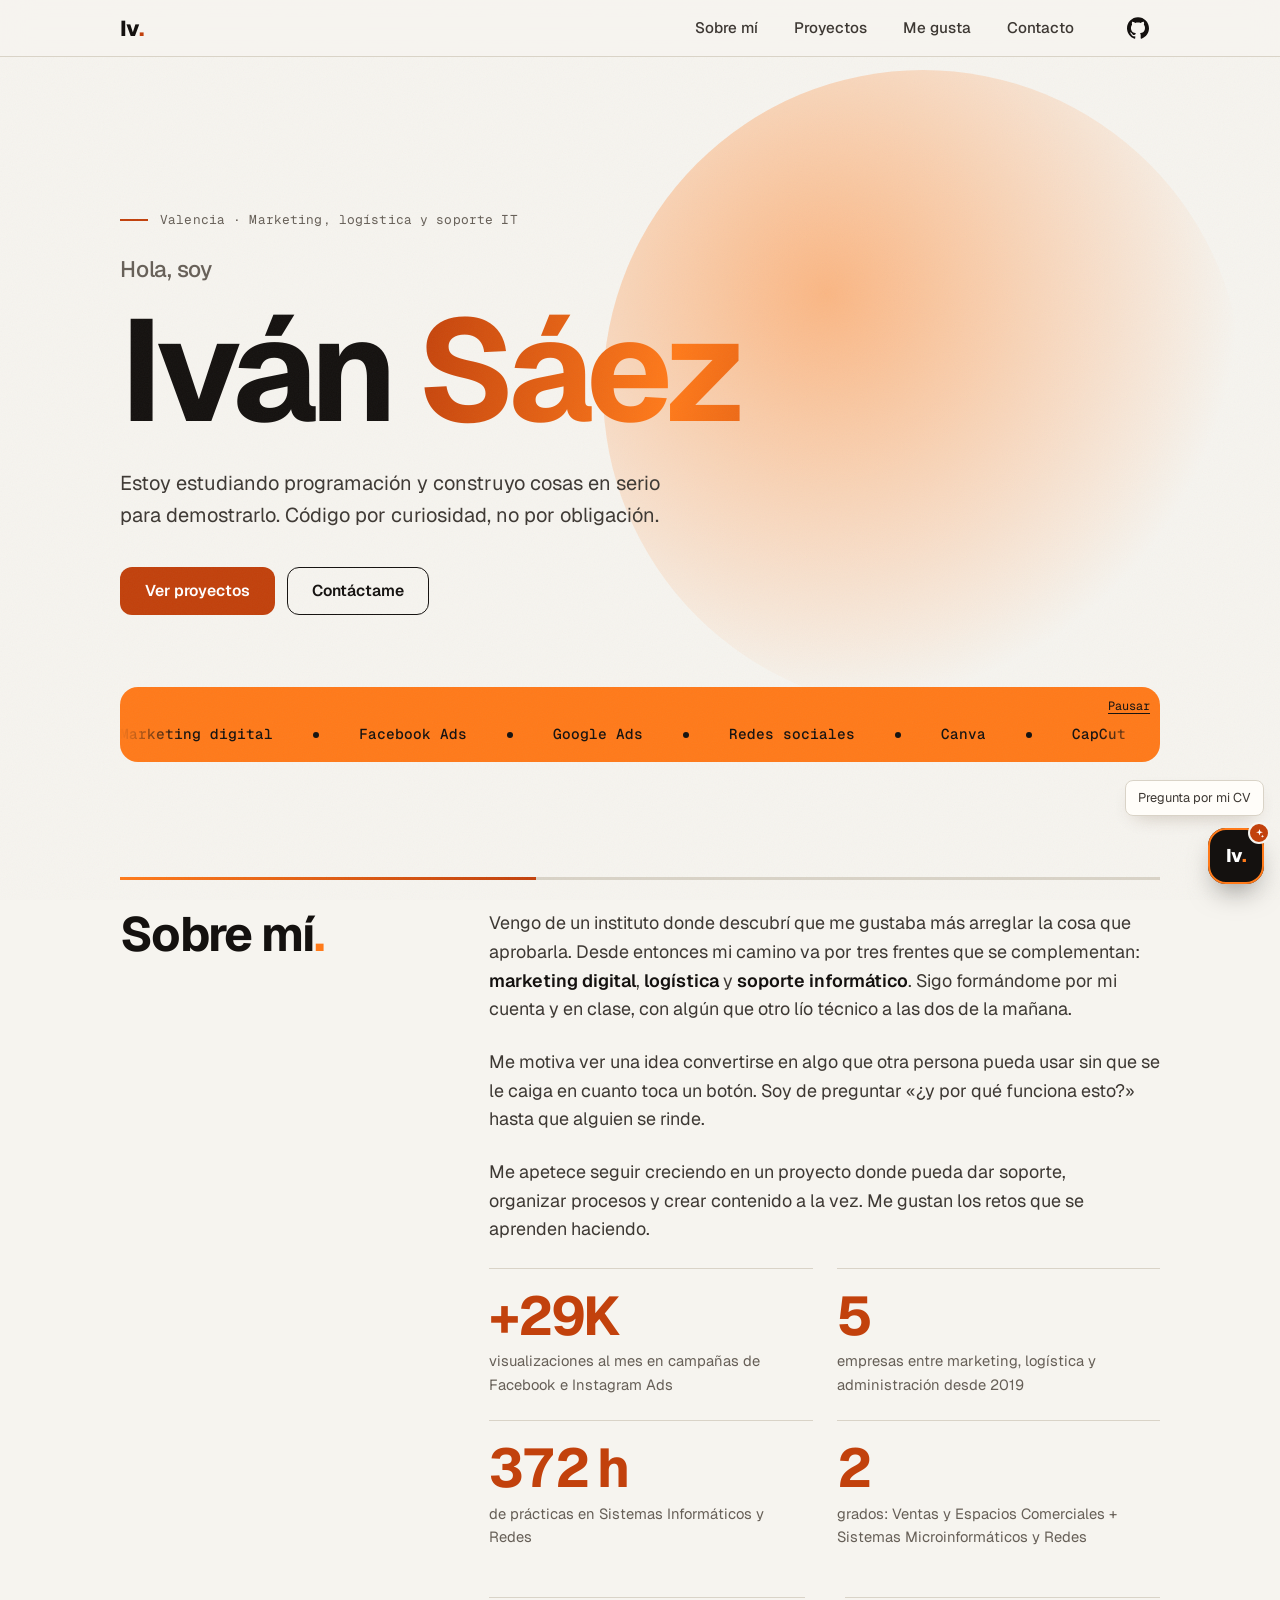
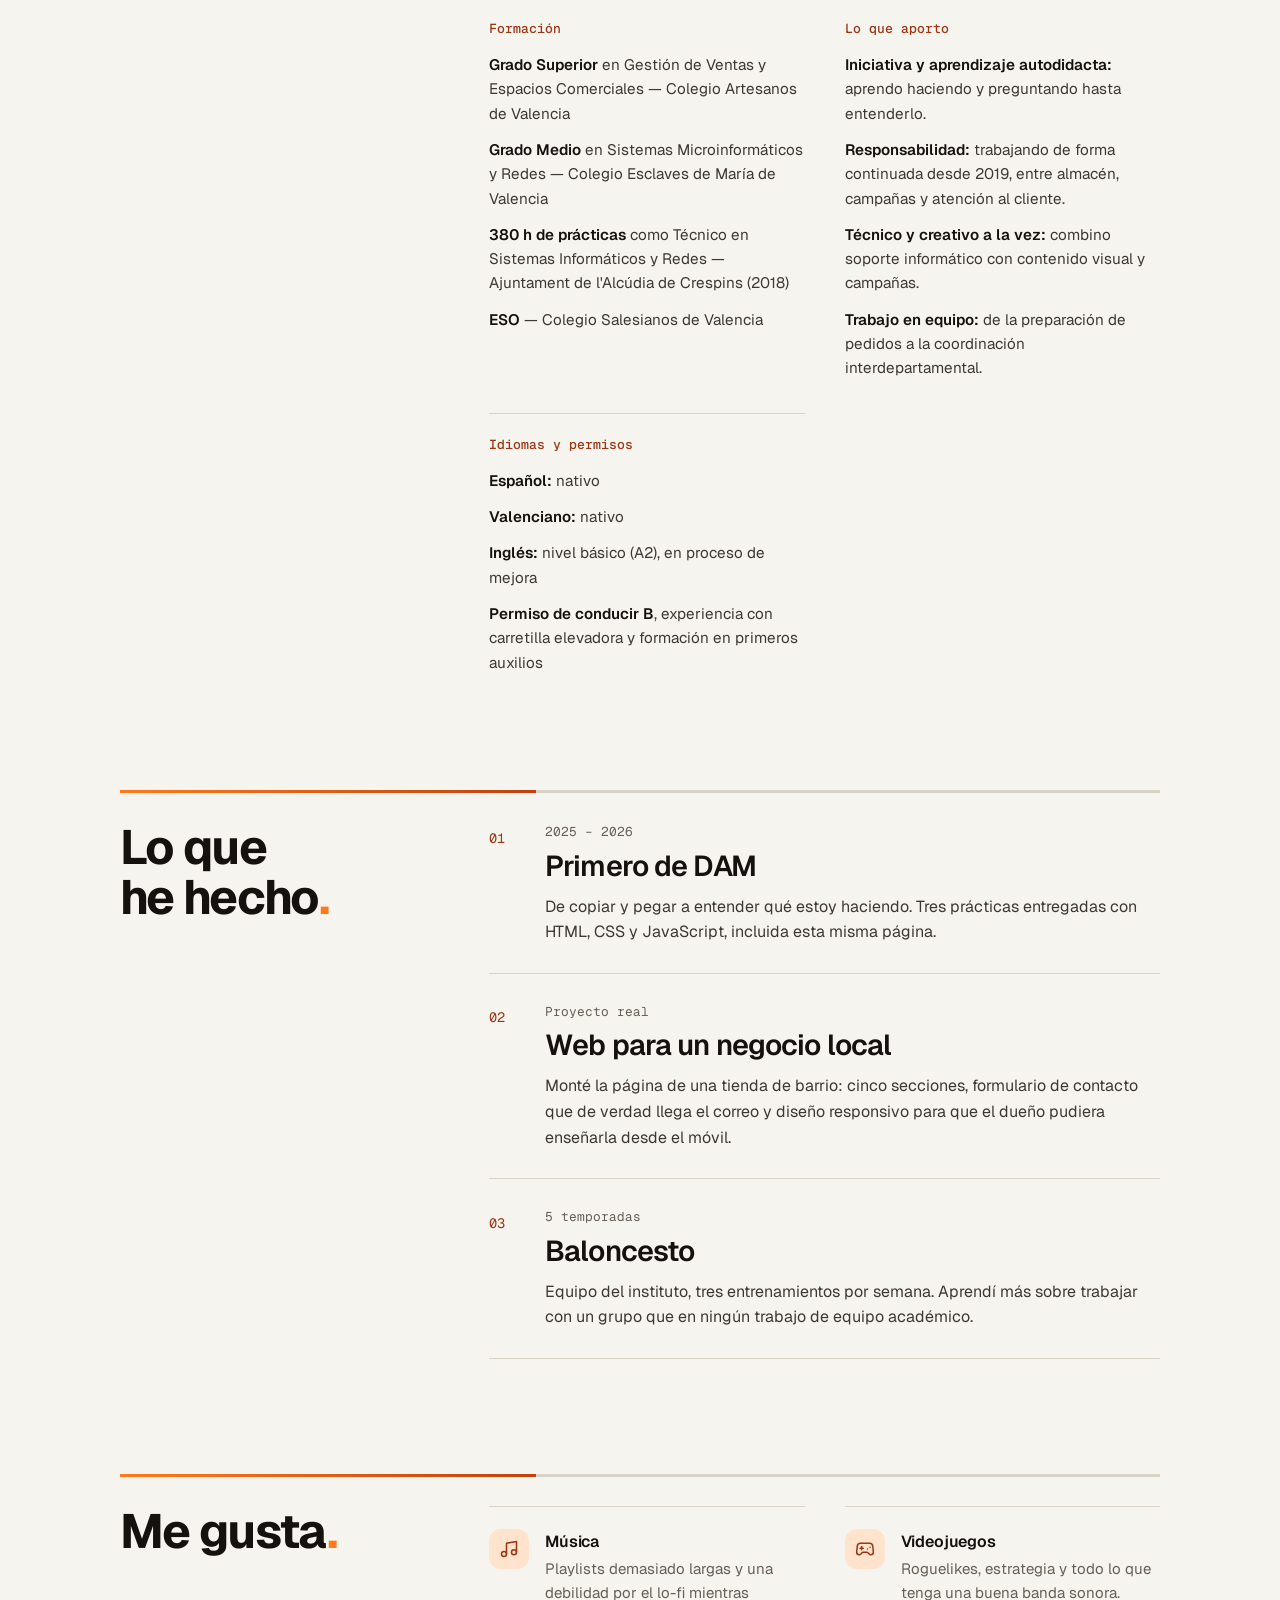
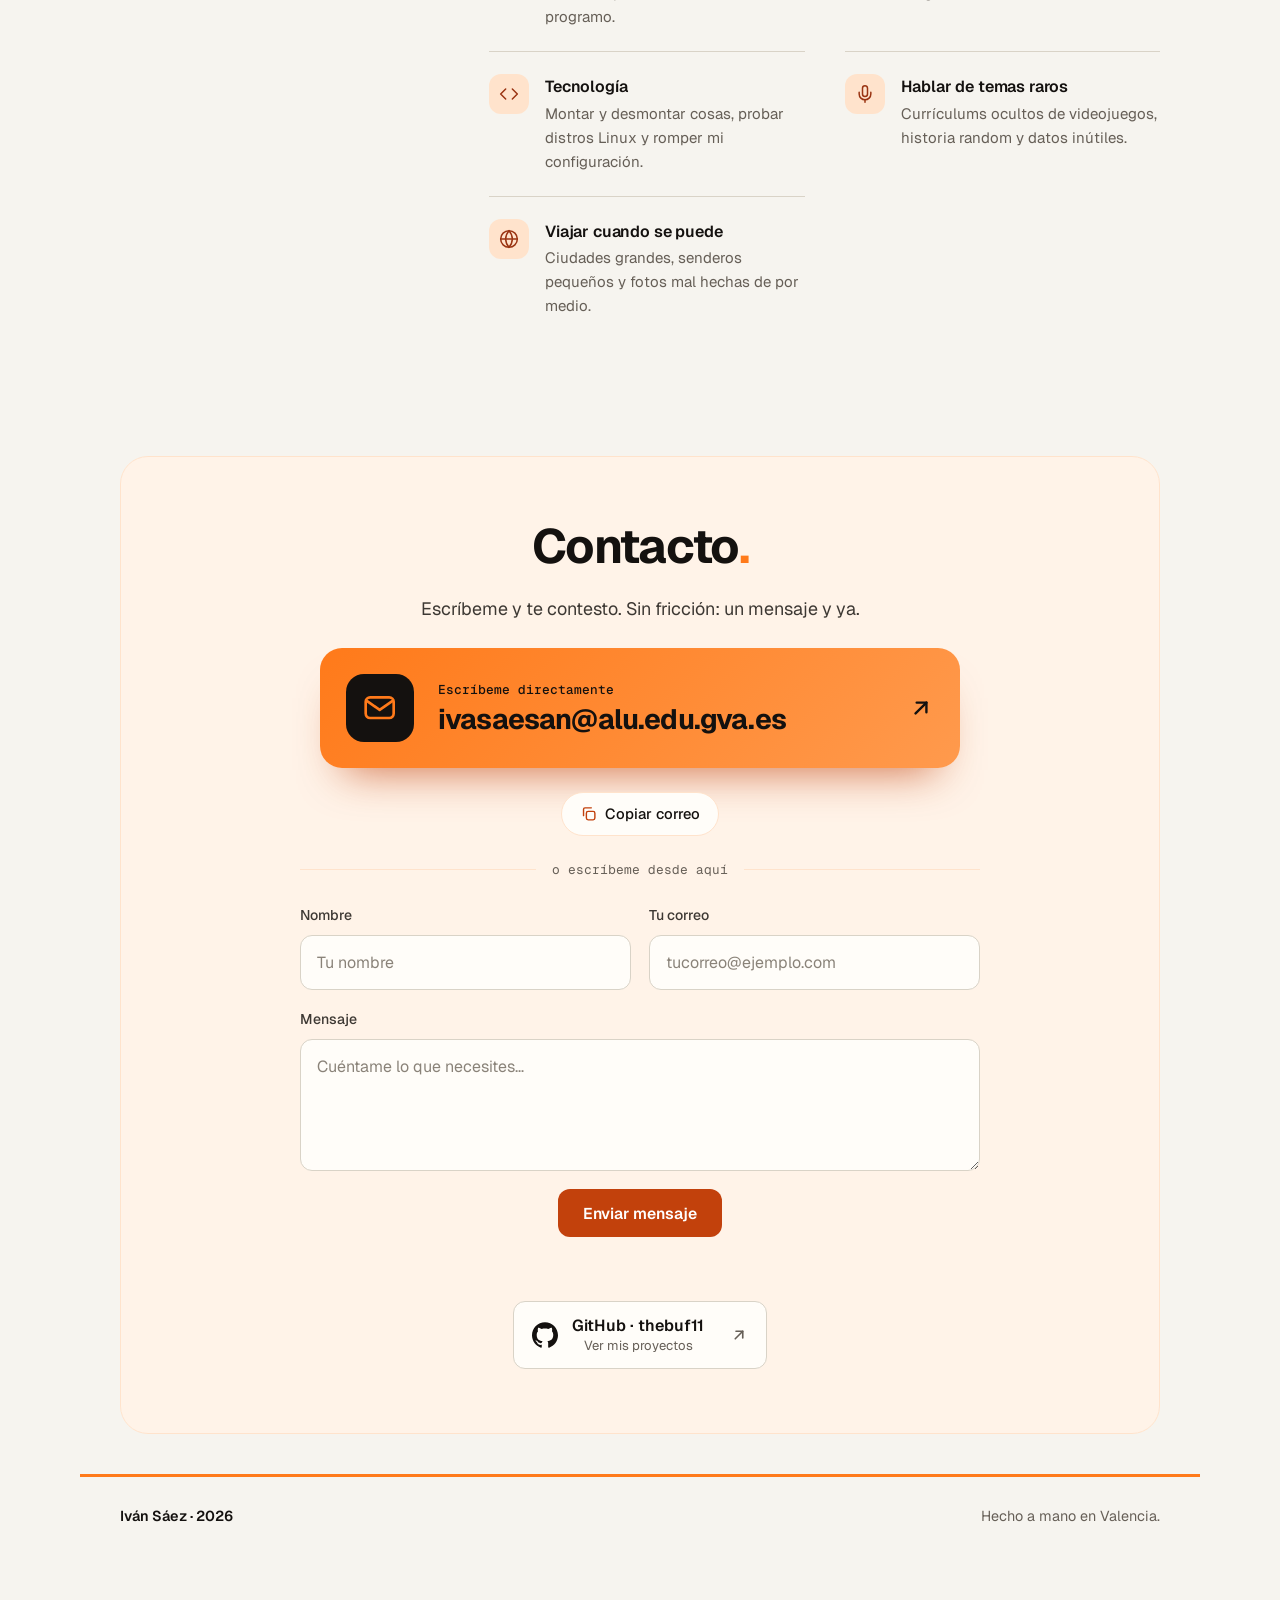
==== .backup-diseno/index.html @ 9bff2ee9 "Añadidos plugins de agentes y mejoras de diseño" ====
<!DOCTYPE html>
<html lang="es">
<head>
  <meta charset="UTF-8">
  <meta name="viewport" content="width=device-width, initial-scale=1.0">
  <title>Iván Sáez · Marketing digital, logística y soporte informático (Valencia)</title>
  <meta name="description" content="Iván Sáez (Valencia): marketing digital, logística y soporte informático. Grado en Ventas y Espacios Comerciales y Técnico en Sistemas Microinformáticos y Redes.">
  <meta name="author" content="Iván Sáez">
  <meta name="robots" content="index, follow">
  <meta name="theme-color" content="#ff7a1a">
  <meta name="color-scheme" content="light">

  <!-- Open Graph / Twitter -->
  <meta property="og:type" content="website">
  <meta property="og:locale" content="es_ES">
  <meta property="og:site_name" content="Iván Sáez">
  <meta property="og:title" content="Iván Sáez · Marketing digital, logística y soporte informático">
  <meta property="og:description" content="Iván Sáez (Valencia): marketing digital, logística y soporte informático. Grado en Ventas y Espacios Comerciales y Técnico en Sistemas Microinformáticos y Redes.">
  <meta name="twitter:card" content="summary">
  <meta name="twitter:title" content="Iván Sáez · Marketing digital, logística y soporte informático">
  <meta name="twitter:description" content="Iván Sáez (Valencia): marketing digital, logística y soporte informático. Grado en Ventas y Espacios Comerciales y Técnico en Sistemas Microinformáticos y Redes.">

  <!-- Favicon con el logo "Iv." -->
  <link rel="icon" href="data:image/svg+xml,%3Csvg%20xmlns='http://www.w3.org/2000/svg'%20viewBox='0%200%2064%2064'%3E%3Crect%20width='64'%20height='64'%20rx='18'%20fill='%230f172a'/%3E%3Ctext%20x='29'%20y='43'%20font-family='Arial,Helvetica,sans-serif'%20font-size='30'%20font-weight='700'%20text-anchor='middle'%20fill='%23ffffff'%3EIv%3C/text%3E%3Ccircle%20cx='47'%20cy='41'%20r='4.5'%20fill='%23ea580c'/%3E%3C/svg%3E">

  <!-- Datos estructurados: persona (basados en el CV) -->
  <script type="application/ld+json">
  {
    "@context": "https://schema.org",
    "@type": "Person",
    "name": "Iván Sáez",
    "alternateName": "Iván Saez Santa Rosalia",
    "jobTitle": "Marketing digital, logística y soporte informático",
    "email": "mailto:ivasaesan@alu.edu.gva.es",
    "telephone": "+34 635 152 586",
    "sameAs": ["https://github.com/thebuf11"],
    "address": {
      "@type": "PostalAddress",
      "addressLocality": "Valencia",
      "addressCountry": "ES"
    },
    "knowsLanguage": ["Español", "Valenciano", "Inglés"],
    "knowsAbout": [
      "Marketing digital",
      "Facebook Ads",
      "Google Ads",
      "Gestión de redes sociales",
      "Edición de vídeo y diseño gráfico",
      "Logística y control de stock",
      "SAP",
      "Soporte informático",
      "Hardware y redes",
      "Atención al cliente"
    ],
    "alumniOf": [
      {
        "@type": "EducationalOrganization",
        "name": "Colegio Artesanos de Valencia",
        "description": "Grado Superior en Gestión de Ventas y Espacios Comerciales"
      },
      {
        "@type": "EducationalOrganization",
        "name": "Colegio Esclaves de María de Valencia",
        "description": "Grado Medio en Sistemas Microinformáticos y Redes"
      }
    ],
    "hasCredential": [
      "Permiso de conducir B",
      "Permiso y experiencia con carretilla elevadora",
      "Formación en primeros auxilios"
    ]
  }
  </script>

  <script>document.documentElement.classList.add("js");</script>
  <link rel="preconnect" href="https://fonts.googleapis.com">
  <link rel="preconnect" href="https://fonts.gstatic.com" crossorigin>
  <link href="https://fonts.googleapis.com/css2?family=Geist:wght@400;500;600;700;800&family=Geist+Mono:wght@400;500&display=swap" rel="stylesheet">
  <link rel="stylesheet" href="style.css">
</head>
<body>

  <!-- Barra de progreso de lectura -->
  <div class="progress" aria-hidden="true"><span id="progress-bar"></span></div>

  <a class="skip-link" href="#contenido">Saltar al contenido</a>

  <!-- Navegación -->
  <div class="nav-wrap">
    <nav class="nav" aria-label="Navegación principal">
      <a class="brand" href="#inicio">Iv<span>.</span></a>
      <ul class="nav-links">
        <li><a href="#sobre-mi">Sobre mí</a></li>
        <li><a href="#proyectos">Proyectos</a></li>
        <li><a href="#me-gusta">Me gusta</a></li>
        <li><a href="#contacto">Contacto</a></li>
      </ul>
      <a class="nav-github" href="https://github.com/thebuf11?tab=repositories"
         target="_blank" rel="noopener noreferrer"
         title="Mis proyectos en GitHub"
         aria-label="GitHub de thebuf11 (se abre en una pestaña nueva)">
        <svg viewBox="0 0 24 24" fill="currentColor" aria-hidden="true"><path d="M12 .297c-6.63 0-12 5.373-12 12 0 5.303 3.438 9.8 8.205 11.385.6.113.82-.258.82-.577 0-.285-.01-1.04-.015-2.04-3.338.724-4.042-1.61-4.042-1.61C4.422 18.07 3.633 17.7 3.633 17.7c-1.087-.744.084-.729.084-.729 1.205.084 1.838 1.236 1.838 1.236 1.07 1.835 2.809 1.305 3.495.998.108-.776.417-1.305.76-1.605-2.665-.3-5.466-1.332-5.466-5.93 0-1.31.465-2.38 1.235-3.22-.135-.303-.54-1.523.105-3.176 0 0 1.005-.322 3.3 1.23.96-.267 1.98-.399 3-.405 1.02.006 2.04.138 3 .405 2.28-1.552 3.285-1.23 3.285-1.23.645 1.653.24 2.873.12 3.176.765.84 1.23 1.91 1.23 3.22 0 4.61-2.805 5.625-5.475 5.92.42.36.81 1.096.81 2.22 0 1.606-.015 2.896-.015 3.286 0 .315.21.69.825.57C20.565 22.092 24 17.592 24 12.297c0-6.627-5.373-12-12-12"/></svg>
      </a>
    </nav>
  </div>

  <main id="contenido">

    <!-- 1 · HERO -->
    <section id="inicio" class="hero">
      <div class="hero-card">
        <p class="eyebrow">Valencia · Marketing, logística y soporte IT</p>
        <h1 class="hero-name">Hola, soy <em>Iván <span class="accent">Sáez</span></em></h1>
        <p class="tagline">Estoy estudiando programación y construyo cosas en serio
          para demostrarlo. Código por curiosidad, no por obligación.</p>
        <div class="cta">
          <a class="btn btn-solid" href="#proyectos">Ver proyectos</a>
          <a class="btn btn-ghost" href="#contacto">Contáctame</a>
        </div>
      </div>
    </section>

    <!-- Cintillo de habilidades (dato del CV) -->
    <section class="ticker-section" aria-label="Habilidades y herramientas">
      <button type="button" class="ticker-toggle" id="ticker-toggle" aria-pressed="false">Pausar</button>
      <div class="ticker">
        <div class="ticker-track">
          <ul class="ticker-row">
            <li>Marketing digital</li>
            <li>Facebook Ads</li>
            <li>Google Ads</li>
            <li>Redes sociales</li>
            <li>Canva</li>
            <li>CapCut</li>
            <li>Premiere Pro</li>
            <li>Logística</li>
            <li>Control de stock</li>
            <li>SAP</li>
            <li>Carretilla elevadora</li>
            <li>Soporte informático</li>
            <li>Hardware y redes</li>
            <li>Atención al cliente</li>
            <li>Valenciano y español nativos</li>
            <li>Inglés A2</li>
          </ul>
          <ul class="ticker-row" aria-hidden="true">
            <li>Marketing digital</li>
            <li>Facebook Ads</li>
            <li>Google Ads</li>
            <li>Redes sociales</li>
            <li>Canva</li>
            <li>CapCut</li>
            <li>Premiere Pro</li>
            <li>Logística</li>
            <li>Control de stock</li>
            <li>SAP</li>
            <li>Carretilla elevadora</li>
            <li>Soporte informático</li>
            <li>Hardware y redes</li>
            <li>Atención al cliente</li>
            <li>Valenciano y español nativos</li>
            <li>Inglés A2</li>
          </ul>
        </div>
      </div>
    </section>

    <!-- 2 · SOBRE MÍ -->
    <section id="sobre-mi" class="section">
      <div class="panel reveal">
        <h2 class="section-title">Sobre mí</h2>
        <p class="lead">
          Vengo de un instituto donde descubrí que me gustaba más arreglar la cosa
          que aprobarla. Desde entonces mi camino va por tres frentes que se
          complementan: <strong>marketing digital</strong>, <strong>logística</strong>
          y <strong>soporte informático</strong>. Sigo formándome por mi cuenta y en
          clase, con algún que otro lío técnico a las dos de la mañana.
        </p>
        <p class="lead">
          Me motiva ver una idea convertirse en algo que otra persona pueda usar sin
          que se le caiga en cuanto toca un botón. Soy de preguntar «¿y por qué
          funciona esto?» hasta que alguien se rinde.
        </p>
        <p class="lead">
          Me apetece seguir creciendo en un proyecto donde pueda dar soporte,
          organizar procesos y crear contenido a la vez. Me gustan los retos que se
          aprenden haciendo.
        </p>

        <ul class="stats">
          <li class="stat">
            <strong>+30K</strong>
            <span>visualizaciones al mes en campañas de Facebook e Instagram Ads</span>
          </li>
          <li class="stat">
            <strong>5</strong>
            <span>empresas entre marketing, logística y administración desde 2019</span>
          </li>
          <li class="stat">
            <strong>380 h</strong>
            <span>de prácticas en Sistemas Informáticos y Redes</span>
          </li>
          <li class="stat">
            <strong>2</strong>
            <span>grados: Ventas y Espacios Comerciales + Sistemas Microinformáticos y Redes</span>
          </li>
        </ul>

        <div class="about-more">
          <div class="about-block">
            <h3>Formación</h3>
            <ul>
              <li><strong>Grado Superior</strong> en Gestión de Ventas y Espacios Comerciales — Colegio Artesanos de Valencia</li>
              <li><strong>Grado Medio</strong> en Sistemas Microinformáticos y Redes — Colegio Esclaves de María de Valencia</li>
              <li><strong>380 h de prácticas</strong> como Técnico en Sistemas Informáticos y Redes — Ajuntament de l'Alcúdia de Crespins (2018)</li>
              <li><strong>ESO</strong> — Colegio Salesianos de Valencia</li>
            </ul>
          </div>

          <div class="about-block">
            <h3>Lo que aporto</h3>
            <ul>
              <li><strong>Iniciativa y aprendizaje autodidacta:</strong> aprendo haciendo y preguntando hasta entenderlo.</li>
              <li><strong>Responsabilidad:</strong> trabajando de forma continuada desde 2019, entre almacén, campañas y atención al cliente.</li>
              <li><strong>Técnico y creativo a la vez:</strong> combino soporte informático con contenido visual y campañas.</li>
              <li><strong>Trabajo en equipo:</strong> de la preparación de pedidos a la coordinación interdepartamental.</li>
            </ul>
          </div>

          <div class="about-block">
            <h3>Idiomas y permisos</h3>
            <ul>
              <li><strong>Español:</strong> nativo</li>
              <li><strong>Valenciano:</strong> nativo</li>
              <li><strong>Inglés:</strong> nivel básico (A2), en proceso de mejora</li>
              <li><strong>Permiso de conducir B</strong>, experiencia con carretilla elevadora y formación en primeros auxilios</li>
            </ul>
          </div>
        </div>
      </div>
    </section>

    <!-- 3 · LO QUE HE HECHO -->
    <section id="proyectos" class="section">
      <h2 class="section-title center reveal">Lo que he hecho</h2>
      <div class="grid">

        <article class="card reveal">
          <span class="card-num" aria-hidden="true">01</span>
          <p class="card-year">2025 – 2026</p>
          <h3>Primero de DAM</h3>
          <p>De copiar y pegar a entender qué estoy haciendo. Tres prácticas
            entregadas con HTML, CSS y JavaScript, incluida esta misma página.</p>
        </article>

        <article class="card reveal">
          <span class="card-num" aria-hidden="true">02</span>
          <p class="card-year">Proyecto real</p>
          <h3>Web para un negocio local</h3>
          <p>Monté la página de una tienda de barrio: cinco secciones, formulario
            de contacto que de verdad llega el correo y diseño responsivo para que
            el dueño pudiera enseñarla desde el móvil.</p>
        </article>

        <article class="card reveal">
          <span class="card-num" aria-hidden="true">03</span>
          <p class="card-year">5 temporadas</p>
          <h3>Baloncesto</h3>
          <p>Equipo del instituto, tres entrenamientos por semana. Aprendí más sobre
            trabajar con un grupo que en ningún trabajo de equipo académico.</p>
        </article>

      </div>
    </section>

    <!-- 4 · ME GUSTA -->
    <section id="me-gusta" class="section">
      <div class="panel reveal">
        <h2 class="section-title">Me gusta</h2>
        <ul class="likes">
          <li class="like">
            <span class="like-icon" aria-hidden="true">
              <svg viewBox="0 0 24 24" fill="none" stroke="currentColor" stroke-width="1.8" stroke-linecap="round" stroke-linejoin="round"><path d="M9 18V5l12-2v13"/><circle cx="6" cy="18" r="3"/><circle cx="18" cy="16" r="3"/></svg>
            </span>
            <div>
              <strong>Música</strong>
              <span>Playlists demasiado largas y una debilidad por el lo-fi mientras programo.</span>
            </div>
          </li>
          <li class="like">
            <span class="like-icon" aria-hidden="true">
              <svg viewBox="0 0 24 24" fill="none" stroke="currentColor" stroke-width="1.8" stroke-linecap="round" stroke-linejoin="round"><line x1="6" y1="11" x2="10" y2="11"/><line x1="8" y1="9" x2="8" y2="13"/><line x1="15" y1="12" x2="15.01" y2="12"/><line x1="18" y1="10" x2="18.01" y2="10"/><path d="M17.32 5H6.68a4 4 0 0 0-3.978 3.59c-.006.052-.01.101-.017.152C2.604 9.416 2 14.456 2 16a3 3 0 0 0 3 3c1 0 1.5-.5 2-1l1.414-1.414A2 2 0 0 1 9.828 16h4.344a2 2 0 0 1 1.414.586L17 18c.5.5 1 1 2 1a3 3 0 0 0 3-3c0-1.545-.604-6.584-.685-7.258-.007-.05-.011-.1-.017-.151A4 4 0 0 0 17.32 5z"/></svg>
            </span>
            <div>
              <strong>Videojuegos</strong>
              <span>Roguelikes, estrategia y todo lo que tenga una buena banda sonora.</span>
            </div>
          </li>
          <li class="like">
            <span class="like-icon" aria-hidden="true">
              <svg viewBox="0 0 24 24" fill="none" stroke="currentColor" stroke-width="1.8" stroke-linecap="round" stroke-linejoin="round"><polyline points="16 18 22 12 16 6"/><polyline points="8 6 2 12 8 18"/></svg>
            </span>
            <div>
              <strong>Tecnología</strong>
              <span>Montar y desmontar cosas, probar distros Linux y romper mi configuración.</span>
            </div>
          </li>
          <li class="like">
            <span class="like-icon" aria-hidden="true">
              <svg viewBox="0 0 24 24" fill="none" stroke="currentColor" stroke-width="1.8" stroke-linecap="round" stroke-linejoin="round"><path d="M12 2a3 3 0 0 0-3 3v7a3 3 0 0 0 6 0V5a3 3 0 0 0-3-3z"/><path d="M19 10v2a7 7 0 0 1-14 0v-2"/><line x1="12" y1="19" x2="12" y2="22"/></svg>
            </span>
            <div>
              <strong>Hablar de temas raros</strong>
              <span>Currículums ocultos de videojuegos, historia random y datos inútiles.</span>
            </div>
          </li>
          <li class="like">
            <span class="like-icon" aria-hidden="true">
              <svg viewBox="0 0 24 24" fill="none" stroke="currentColor" stroke-width="1.8" stroke-linecap="round" stroke-linejoin="round"><circle cx="12" cy="12" r="10"/><line x1="2" y1="12" x2="22" y2="12"/><path d="M12 2a15.3 15.3 0 0 1 4 10 15.3 15.3 0 0 1-4 10 15.3 15.3 0 0 1-4-10 15.3 15.3 0 0 1 4-10z"/></svg>
            </span>
            <div>
              <strong>Viajar cuando se puede</strong>
              <span>Ciudades grandes, senderos pequeños y fotos mal hechas de por medio.</span>
            </div>
          </li>
        </ul>
      </div>
    </section>

    <!-- 5 · CONTACTO -->
    <section id="contacto" class="section">
      <div class="panel center reveal">
        <h2 class="section-title">Contacto</h2>
        <p class="lead">Escríbeme y te contesto. Sin fricción: un mensaje y ya.</p>

        <a class="mail-card" href="mailto:ivasaesan@alu.edu.gva.es">
          <span class="mail-icon" aria-hidden="true">
            <svg viewBox="0 0 24 24" fill="none" stroke="currentColor" stroke-width="1.8" stroke-linecap="round" stroke-linejoin="round"><rect x="2.5" y="5" width="19" height="14" rx="3"/><path d="m3.5 7.5 8.5 6 8.5-6"/></svg>
          </span>
          <span class="mail-text">
            <span class="mail-label">Escríbeme directamente</span>
            <span class="mail-address">ivasaesan@alu.edu.gva.es</span>
          </span>
          <span class="mail-arrow" aria-hidden="true">
            <svg viewBox="0 0 24 24" fill="none" stroke="currentColor" stroke-width="2.2" stroke-linecap="round" stroke-linejoin="round"><path d="M7 17 17 7"/><path d="M8 7h9v9"/></svg>
          </span>
        </a>

        <button type="button" class="mail-copy" id="mail-copy" data-mail="ivasaesan@alu.edu.gva.es">
          <svg viewBox="0 0 24 24" fill="none" stroke="currentColor" stroke-width="2" stroke-linecap="round" stroke-linejoin="round" aria-hidden="true"><rect x="9" y="9" width="12" height="12" rx="2.5"/><path d="M5 15V6a2 2 0 0 1 2-2h9"/></svg>
          <span id="mail-copy-label" aria-live="polite">Copiar correo</span>
        </button>

        <p class="contact-divider"><span>o escríbeme desde aquí</span></p>

        <form class="contact-form" id="contact-form">
          <div class="field-row">
            <label class="field">
              <span>Nombre</span>
              <input type="text" name="nombre" autocomplete="name" placeholder="Tu nombre" required>
            </label>
            <label class="field">
              <span>Tu correo</span>
              <input type="email" name="correo" autocomplete="email" placeholder="tucorreo@ejemplo.com" required>
            </label>
          </div>
          <label class="field">
            <span>Mensaje</span>
            <textarea name="mensaje" rows="4" placeholder="Cuéntame lo que necesites…" required></textarea>
          </label>
          <div class="form-actions">
            <button type="submit" class="btn btn-solid">Enviar mensaje</button>
          </div>
          <p class="form-status" id="form-status" role="status" aria-live="polite"></p>
        </form>

        <div class="contact-row">
          <a class="social-btn" href="https://github.com/thebuf11?tab=repositories"
             target="_blank" rel="noopener noreferrer"
             aria-label="GitHub de thebuf11, ver mis proyectos (se abre en una pestaña nueva)">
            <span class="social-icon" aria-hidden="true">
              <svg viewBox="0 0 24 24" fill="currentColor"><path d="M12 .297c-6.63 0-12 5.373-12 12 0 5.303 3.438 9.8 8.205 11.385.6.113.82-.258.82-.577 0-.285-.01-1.04-.015-2.04-3.338.724-4.042-1.61-4.042-1.61C4.422 18.07 3.633 17.7 3.633 17.7c-1.087-.744.084-.729.084-.729 1.205.084 1.838 1.236 1.838 1.236 1.07 1.835 2.809 1.305 3.495.998.108-.776.417-1.305.76-1.605-2.665-.3-5.466-1.332-5.466-5.93 0-1.31.465-2.38 1.235-3.22-.135-.303-.54-1.523.105-3.176 0 0 1.005-.322 3.3 1.23.96-.267 1.98-.399 3-.405 1.02.006 2.04.138 3 .405 2.28-1.552 3.285-1.23 3.285-1.23.645 1.653.24 2.873.12 3.176.765.84 1.23 1.91 1.23 3.22 0 4.61-2.805 5.625-5.475 5.92.42.36.81 1.096.81 2.22 0 1.606-.015 2.896-.015 3.286 0 .315.21.69.825.57C20.565 22.092 24 17.592 24 12.297c0-6.627-5.373-12-12-12"/></svg>
            </span>
            <span class="social-text">
              <strong>GitHub · thebuf11</strong>
              <small>Ver mis proyectos</small>
            </span>
            <span class="social-arrow" aria-hidden="true">
              <svg viewBox="0 0 24 24" fill="none" stroke="currentColor" stroke-width="2.2" stroke-linecap="round" stroke-linejoin="round"><path d="M7 17 17 7"/><path d="M8 7h9v9"/></svg>
            </span>
          </a>
        </div>
      </div>
    </section>

  </main>

  <!-- 6 · PIE -->
  <footer class="footer reveal">
    <p class="footer-name">Iván Sáez · <span id="year">2026</span></p>
    <p class="footer-note">Hecho a mano en Valencia.</p>
  </footer>

  <!-- Animación: carta enviándose -->
  <div class="send-overlay" id="send-overlay" aria-hidden="true">
    <div class="send-box">
      <svg class="send-trail" viewBox="0 0 280 170" aria-hidden="true">
        <path d="M96 126 C 150 122, 205 96, 244 44" fill="none"
              stroke="currentColor" stroke-width="3" stroke-linecap="round"
              stroke-dasharray="4 14"/>
      </svg>
      <svg class="send-mail" viewBox="0 0 80 56" aria-hidden="true">
        <rect x="2.5" y="2.5" width="75" height="51" rx="9" fill="#ffffff" stroke="#0f172a" stroke-width="4"/>
        <path d="M8 11 L40 34 L72 11" fill="none" stroke="#0f172a" stroke-width="4"
              stroke-linecap="round" stroke-linejoin="round"/>
      </svg>
      <p class="send-text">Mensaje enviado</p>
    </div>
  </div>

  <!-- Asistente virtual · esquina inferior derecha -->
  <div class="assistant" id="assistant">
    <div class="chat" id="chat" role="dialog" aria-labelledby="chat-title" hidden>
      <header class="chat-head">
        <span class="chat-avatar" aria-hidden="true">Iv<span>.</span></span>
        <div class="chat-id">
          <strong id="chat-title">Asistente de Iván</strong>
          <span class="chat-presence"><i aria-hidden="true"></i> Solo responde con su CV</span>
        </div>
        <button type="button" class="chat-reset" id="chat-reset" aria-label="Empezar una conversación nueva" title="Nueva conversación">
          <svg viewBox="0 0 24 24" fill="none" stroke="currentColor" stroke-width="2.2" stroke-linecap="round" stroke-linejoin="round"><path d="M3 12a9 9 0 1 0 3-6.7"/><path d="M3 4v5h5"/></svg>
        </button>
        <button type="button" class="chat-close" id="chat-close" aria-label="Cerrar el chat">
          <svg viewBox="0 0 24 24" fill="none" stroke="currentColor" stroke-width="2.2" stroke-linecap="round"><line x1="18" y1="6" x2="6" y2="18"/><line x1="6" y1="6" x2="18" y2="18"/></svg>
        </button>
      </header>

      <div class="chat-log" id="chat-log" role="log" aria-live="polite" aria-relevant="additions"></div>

      <form class="chat-form" id="chat-form" autocomplete="off">
        <input class="chat-input" id="chat-input" type="text" maxlength="160"
               placeholder="Pregunta sobre el CV de Iván…" aria-label="Escribe tu pregunta sobre el CV">
        <button class="chat-send" id="chat-send" type="submit" aria-label="Enviar mensaje">
          <svg viewBox="0 0 24 24" fill="none" stroke="currentColor" stroke-width="2" stroke-linecap="round" stroke-linejoin="round"><line x1="22" y1="2" x2="11" y2="13"/><polygon points="22 2 15 22 11 13 2 9 22 2"/></svg>
        </button>
      </form>
      <p class="chat-note">Asistente automático: responde solo con los datos del CV de Iván.</p>
    </div>

    <p class="chat-hint" aria-hidden="true">Pregunta por mi CV</p>

    <button type="button" class="chat-fab" id="chat-fab"
            aria-expanded="false" aria-controls="chat"
            aria-label="Abrir el asistente virtual de Iván">
      <span class="chat-fab-logo">Iv<span>.</span></span>
      <span class="chat-fab-ai" aria-hidden="true">
        <svg viewBox="0 0 24 24" fill="currentColor"><path d="M12 2l1.9 5.6L19.5 9l-5.6 1.9L12 16.5l-1.9-5.6L4.5 9l5.6-1.4L12 2z"/><path d="M18.5 14.5l.9 2.6 2.6.9-2.6.9-.9 2.6-.9-2.6-2.6-.9 2.6-.9.9-2.6z"/></svg>
      </span>
    </button>
  </div>

  <script src="script.js"></script>
  <script src="chat.js"></script>
</body>
</html>
---- .backup-diseno/style.css ----
/* ============================================================
   Iván Sáez · web personal
   Estilo editorial moderno: papel cálido, tinta oscura y un
   único acento naranja. Sin cristal ni neumorfismo.
   ============================================================ */

/* ------------------------------------------------------------
   1 · Variables
   ------------------------------------------------------------ */
:root {
  --bg: #f6f4ef;
  --surface: #fffdf9;
  --surface-2: #efebe3;
  --ink: #14110f;
  --ink-soft: #3d3833;
  --ink-faint: #665f57;
  --line: #d9d3c7;

  --accent: #c2410c;
  --accent-strong: #9a3412;
  --orange: #ff7a1a;
  --orange-soft: #ffe3cc;
  --orange-wash: #fff3e8;

  --font: "Geist", system-ui, -apple-system, "Segoe UI", Roboto, sans-serif;
  --mono: "Geist Mono", ui-monospace, "SFMono-Regular", Consolas, monospace;

  --r-sm: 8px;
  --r-md: 12px;
  --r-lg: 18px;

  --container: 1120px;
  --gutter: clamp(20px, 5vw, 40px);
  --section-y: clamp(64px, 9vw, 120px);
  --split: minmax(0, 1fr) minmax(0, 2.2fr);

  --shadow: 0 24px 48px -16px rgba(70, 35, 10, 0.28);
  --ease: cubic-bezier(0.22, 0.8, 0.3, 1);

  --z-nav: 50;
  --z-assistant: 60;
  --z-overlay: 90;
  --z-progress: 100;
}

/* ------------------------------------------------------------
   2 · Base
   ------------------------------------------------------------ */
*,
*::before,
*::after { box-sizing: border-box; }

html {
  scroll-behavior: smooth;
  -webkit-text-size-adjust: 100%;
}

body {
  margin: 0;
  overflow-x: clip; /* el resplandor del héroe sobresale; clip no rompe el nav sticky */
  background: var(--bg);
  color: var(--ink);
  font-family: var(--font);
  font-size: 1rem;
  line-height: 1.6;
  -webkit-font-smoothing: antialiased;
  text-rendering: optimizeLegibility;
}

/* Grano sutil para romper la planitud digital */
body::before {
  content: "";
  position: fixed;
  inset: 0;
  z-index: 1;
  pointer-events: none;
  opacity: 0.045;
  background-image: url("data:image/svg+xml,%3Csvg xmlns='http://www.w3.org/2000/svg' width='160' height='160'%3E%3Cfilter id='n'%3E%3CfeTurbulence type='fractalNoise' baseFrequency='0.8' numOctaves='2' stitchTiles='stitch'/%3E%3C/filter%3E%3Crect width='100%25' height='100%25' filter='url(%23n)'/%3E%3C/svg%3E");
}

img, svg { display: block; max-width: 100%; }

h1, h2, h3, p, ul { margin: 0; }
ul { padding: 0; list-style: none; }

a { color: inherit; }

button, input, textarea { font: inherit; color: inherit; }
button { cursor: pointer; }

::selection { background: var(--accent); color: #fff; }

:focus-visible {
  outline: 2px solid var(--accent);
  outline-offset: 3px;
  border-radius: 4px;
}

.skip-link {
  position: fixed;
  top: 12px;
  left: 12px;
  z-index: calc(var(--z-progress) + 1);
  padding: 10px 16px;
  background: var(--ink);
  color: #fff;
  border-radius: var(--r-sm);
  text-decoration: none;
  transform: translateY(-200%);
  transition: transform 0.2s var(--ease);
}
.skip-link:focus { transform: translateY(0); }

/* Barra de progreso de lectura */
.progress {
  position: fixed;
  inset: 0 0 auto 0;
  height: 3px;
  z-index: var(--z-progress);
  pointer-events: none;
}
.progress span {
  display: block;
  height: 100%;
  background: linear-gradient(90deg, var(--orange), var(--accent));
  transform-origin: left;
  transform: scaleX(0);
}

/* ------------------------------------------------------------
   3 · Navegación
   ------------------------------------------------------------ */
.nav-wrap {
  position: sticky;
  top: 0;
  z-index: var(--z-nav);
  background: rgba(246, 244, 239, 0.86);
  -webkit-backdrop-filter: blur(14px);
  backdrop-filter: blur(14px);
  border-bottom: 1px solid var(--line);
}

.nav-wrap { transition: box-shadow 0.3s ease; }
.scrolled .nav-wrap { box-shadow: 0 14px 30px -22px rgba(70, 35, 10, 0.5); }

.nav {
  max-width: var(--container);
  margin: 0 auto;
  padding: 6px var(--gutter);
  display: flex;
  flex-wrap: wrap;
  align-items: center;
  justify-content: space-between;
  column-gap: 16px;
}

.brand {
  display: inline-flex;
  align-items: center;
  min-height: 44px;
  font-size: 1.35rem;
  font-weight: 800;
  letter-spacing: -0.04em;
  text-decoration: none;
}
.brand span { color: var(--accent); }

.nav-links {
  order: 3;
  width: 100%;
  display: flex;
  justify-content: space-between;
  gap: 4px;
}
.nav-links a {
  display: inline-flex;
  align-items: center;
  min-height: 44px;
  padding: 0 10px;
  font-size: 0.9rem;
  font-weight: 500;
  color: var(--ink-soft);
  text-decoration: none;
  position: relative;
  transition: color 0.2s ease;
}
.nav-links a::after {
  content: "";
  position: absolute;
  left: 10px;
  right: 10px;
  bottom: 8px;
  height: 2px;
  background: var(--accent);
  transform: scaleX(0);
  transform-origin: left;
  transition: transform 0.3s var(--ease);
}
.nav-links a:hover { color: var(--ink); }
.nav-links a:hover::after,
.nav-links a.is-active::after { transform: scaleX(1); }
.nav-links a.is-active { color: var(--ink); }

.nav-github {
  display: grid;
  place-items: center;
  width: 44px;
  height: 44px;
  color: var(--ink);
  border-radius: var(--r-sm);
  transition: background 0.2s ease, transform 0.2s var(--ease);
}
.nav-github:hover { background: var(--surface-2); }
.nav-github:active { transform: scale(0.96); }
.nav-github svg { width: 22px; height: 22px; }

@media (min-width: 760px) {
  .nav { flex-wrap: nowrap; }
  .nav-links {
    order: 0;
    width: auto;
    margin-left: auto;
    margin-right: 12px;
    gap: 8px;
  }
  .nav-links a { font-size: 0.95rem; padding: 0 14px; }
  .nav-links a::after { left: 14px; right: 14px; }
}

/* ------------------------------------------------------------
   4 · Estructura general
   ------------------------------------------------------------ */
main {
  position: relative;
  max-width: var(--container);
  margin: 0 auto;
  padding: 0 var(--gutter) 40px;
}

main section[id] { scroll-margin-top: 110px; }

.section {
  padding-top: var(--section-y);
}

/* Secciones partidas: título pegajoso a la izquierda, contenido a la derecha */
.panel,
#proyectos {
  display: grid;
  grid-template-columns: minmax(0, 1fr);
  row-gap: 28px;
  position: relative;
  padding-top: 32px;
}

.panel::before,
#proyectos::before {
  content: "";
  position: absolute;
  top: 0;
  left: 0;
  right: 0;
  height: 3px;
  background: linear-gradient(90deg, var(--orange), var(--accent) 40%, var(--line) 40%);
  transform-origin: left;
  transition: transform 1.2s var(--ease);
}
.js .panel::before,
.js #proyectos::before { transform: scaleX(0); }
.js .panel.in-view::before,
.js #proyectos:has(.in-view)::before { transform: none; }

/* #proyectos es a la vez sección y rejilla: su padding de rejilla pisa al de .section */
#proyectos { margin-top: var(--section-y); }

.section-title {
  font-size: clamp(1.9rem, 4.2vw, 3rem);
  font-weight: 700;
  letter-spacing: -0.035em;
  line-height: 1.05;
  text-wrap: balance;
}
.section-title::after { content: "."; color: var(--orange); }
.section-title.center { text-align: left; }

.lead {
  max-width: 62ch;
  font-size: clamp(1.02rem, 1.4vw, 1.15rem);
  color: var(--ink-soft);
  text-wrap: pretty;
}
.lead strong { color: var(--ink); font-weight: 600; }

@media (min-width: 900px) {
  .panel,
  #proyectos {
    grid-template-columns: var(--split);
    column-gap: clamp(32px, 5vw, 72px);
    row-gap: 0;
  }

  /* El título pegajoso abarca varias filas: el espacio va en márgenes, no en row-gap */
  .panel > :nth-child(n+3),
  #proyectos > :nth-child(n+3) { margin-top: 24px; }

  .panel > *,
  #proyectos > * { grid-column: 2; }

  .panel > .section-title,
  #proyectos > .section-title {
    grid-column: 1;
    grid-row: 1 / span 12;
    align-self: start;
    position: sticky;
    top: 110px;
  }

  /* Contacto: una sola columna centrada */
  .panel.center { grid-template-columns: minmax(0, 1fr); row-gap: 24px; }
  .panel.center > * { grid-column: 1; grid-row: auto; margin-top: 0; }
  .panel.center > .section-title { position: static; align-self: auto; }
}

/* ------------------------------------------------------------
   5 · Héroe
   ------------------------------------------------------------ */
.hero {
  min-height: min(70dvh, 660px);
  display: flex;
  align-items: flex-end;
  padding: clamp(56px, 10vw, 112px) 0 clamp(40px, 6vw, 72px);
}

.hero { position: relative; isolation: isolate; }

.hero::before {
  content: "";
  position: absolute;
  z-index: -1;
  top: 2%;
  right: -8%;
  width: min(640px, 90vw);
  aspect-ratio: 1;
  border-radius: 50%;
  background: radial-gradient(circle at 35% 35%, rgba(255, 122, 26, 0.5), rgba(255, 122, 26, 0.16) 48%, transparent 70%);
  animation: blobFloat 14s ease-in-out infinite alternate;
}
@keyframes blobFloat {
  from { transform: translate(0, 0) scale(1); }
  to   { transform: translate(-40px, 30px) scale(1.12); }
}

.hero-card { max-width: 920px; }

.js .hero-card > * { animation: rise 0.9s var(--ease) both; }
.js .hero-card > .eyebrow { animation-delay: 0.05s; }
.js .hero-card > .hero-name { animation-delay: 0.15s; }
.js .hero-card > .tagline { animation-delay: 0.5s; }
.js .hero-card > .cta { animation-delay: 0.65s; }
.js .hero-name em { animation: nameIn 1.1s var(--ease) 0.25s both; }

@keyframes rise {
  from { opacity: 0; transform: translateY(28px); }
  to   { opacity: 1; transform: none; }
}
@keyframes nameIn {
  from { opacity: 0; transform: translateY(46px); filter: blur(10px); }
  to   { opacity: 1; transform: none; filter: blur(0); }
}

/* "Sáez" en degradado naranja con brillo que recorre las letras */
.hero-name .accent {
  background: linear-gradient(100deg, var(--accent) 0%, var(--orange) 40%, var(--accent) 80%);
  background-size: 200% 100%;
  -webkit-background-clip: text;
  background-clip: text;
  color: transparent;
  -webkit-text-fill-color: transparent;
  animation: shimmer 6s linear infinite;
}
@keyframes shimmer {
  to { background-position: 200% 0; }
}

.eyebrow {
  display: flex;
  align-items: center;
  gap: 12px;
  font-family: var(--mono);
  font-size: 0.8rem;
  color: var(--ink-faint);
  letter-spacing: 0.01em;
}
.eyebrow::before {
  content: "";
  width: 28px;
  height: 2px;
  background: var(--accent);
}

.hero-name {
  margin-top: 22px;
  font-size: clamp(1.05rem, 2.2vw, 1.4rem);
  font-weight: 500;
  color: var(--ink-faint);
  letter-spacing: -0.01em;
}
.hero-name em {
  display: block;
  margin-top: 0.1em;
  font-style: normal;
  font-size: clamp(3.2rem, 15vw, 9rem);
  font-weight: 700;
  line-height: 0.95;
  letter-spacing: -0.05em;
  color: var(--ink);
}

.tagline {
  max-width: 44ch;
  margin-top: 28px;
  font-size: clamp(1.05rem, 1.6vw, 1.25rem);
  color: var(--ink-soft);
  text-wrap: pretty;
}

.cta {
  display: flex;
  flex-wrap: wrap;
  gap: 12px;
  margin-top: 36px;
}

/* ------------------------------------------------------------
   6 · Botones
   ------------------------------------------------------------ */
.btn {
  display: inline-flex;
  align-items: center;
  justify-content: center;
  min-height: 48px;
  padding: 0 24px;
  border: 1px solid transparent;
  border-radius: var(--r-md);
  font-size: 0.98rem;
  font-weight: 600;
  text-decoration: none;
  transition: background 0.2s ease, color 0.2s ease, border-color 0.2s ease,
    transform 0.2s var(--ease);
}
.btn:hover { transform: translateY(-2px); }
.btn:active { transform: scale(0.98); }

.btn-solid {
  position: relative;
  overflow: hidden;
  background: var(--accent);
  color: #fff;
}
.btn-solid::after {
  content: "";
  position: absolute;
  inset: 0;
  background: linear-gradient(110deg, transparent 30%, rgba(255, 255, 255, 0.35) 50%, transparent 70%);
  transform: translateX(-120%);
}
.btn-solid:hover::after {
  transform: translateX(120%);
  transition: transform 0.7s var(--ease);
}
.btn-solid:hover { background: var(--accent-strong); }

/* Secundario: la tinta sube desde abajo al pasar el ratón */
.btn-ghost {
  color: var(--ink);
  border-color: var(--ink);
  background: linear-gradient(var(--ink), var(--ink)) no-repeat bottom / 100% 0%;
  transition: background-size 0.4s var(--ease), color 0.25s ease,
    transform 0.2s var(--ease);
}
.btn-ghost:hover { background-size: 100% 100%; color: var(--bg); }

/* ------------------------------------------------------------
   7 · Cintillo de habilidades
   ------------------------------------------------------------ */
.ticker-section {
  display: flex;
  flex-direction: column;
  align-items: stretch;
  background: var(--orange);
  border-radius: var(--r-lg);
  padding: 4px 0 16px;
  overflow: hidden;
}

.ticker-toggle {
  align-self: flex-end;
  min-height: 32px;
  padding: 0 10px;
  background: transparent;
  border: 0;
  font-family: var(--mono);
  font-size: 0.75rem;
  color: var(--ink);
  text-decoration: underline;
  text-underline-offset: 3px;
}
.ticker-toggle:hover { color: #000; }

.ticker {
  overflow: hidden;
  -webkit-mask-image: linear-gradient(90deg, transparent, #000 6%, #000 94%, transparent);
  mask-image: linear-gradient(90deg, transparent, #000 6%, #000 94%, transparent);
}

.ticker-track {
  display: flex;
  width: max-content;
  animation: marquee 48s linear infinite;
}
.ticker:hover .ticker-track,
.ticker:focus-within .ticker-track,
.ticker-section.is-paused .ticker-track { animation-play-state: paused; }

.ticker-row {
  display: flex;
  flex-shrink: 0;
  gap: 40px;
  padding-right: 40px;
}
.ticker-row li {
  display: flex;
  align-items: center;
  gap: 40px;
  white-space: nowrap;
  font-family: var(--mono);
  font-size: 0.9rem;
  font-weight: 500;
  color: var(--ink);
}
.ticker-row li::after {
  content: "";
  width: 6px;
  height: 6px;
  background: var(--ink);
  border-radius: 50%;
}

@keyframes marquee {
  to { transform: translateX(-50%); }
}

/* ------------------------------------------------------------
   8 · Sobre mí
   ------------------------------------------------------------ */
.stats {
  display: grid;
  grid-template-columns: repeat(2, minmax(0, 1fr));
  gap: 0 24px;
  margin-top: 16px;
}
.stat {
  display: grid;
  align-content: start;
  gap: 6px;
  padding: 20px 0 24px;
  border-top: 1px solid var(--line);
}
.stat strong {
  font-size: clamp(2.2rem, 5vw, 3.4rem);
  font-weight: 700;
  line-height: 1;
  letter-spacing: -0.04em;
  font-variant-numeric: tabular-nums;
  color: var(--accent);
}
.stat span {
  max-width: 28ch;
  font-size: 0.92rem;
  color: var(--ink-faint);
}

.about-more {
  display: grid;
  grid-template-columns: repeat(auto-fit, minmax(240px, 1fr));
  gap: 32px 40px;
  margin-top: 16px;
}
.about-block {
  padding-top: 20px;
  border-top: 1px solid var(--line);
}
.about-block h3 {
  margin-bottom: 14px;
  font-family: var(--mono);
  font-size: 0.82rem;
  font-weight: 500;
  color: var(--accent-strong);
}
.about-block li {
  font-size: 0.95rem;
  color: var(--ink-soft);
}
.about-block li + li { margin-top: 12px; }
.about-block strong { color: var(--ink); font-weight: 600; }

/* ------------------------------------------------------------
   9 · Proyectos (lista numerada)
   ------------------------------------------------------------ */
.grid { display: grid; }

.card {
  display: grid;
  grid-template-columns: 3rem minmax(0, 1fr);
  column-gap: 8px;
  row-gap: 6px;
  padding: 28px 0;
  border-top: 1px solid var(--line);
  transition: background 0.25s ease, padding 0.3s var(--ease);
}
.card:first-child { border-top: 0; padding-top: 0; }
.card:last-child { border-bottom: 1px solid var(--line); }

.card-num {
  grid-row: 1 / span 3;
  font-family: var(--mono);
  font-size: 0.85rem;
  color: var(--accent-strong);
  padding-top: 0.35rem;
}
.card-year {
  grid-column: 2;
  font-family: var(--mono);
  font-size: 0.8rem;
  color: var(--ink-faint);
}
.card h3 {
  grid-column: 2;
  font-size: clamp(1.35rem, 2.6vw, 1.8rem);
  font-weight: 600;
  letter-spacing: -0.03em;
  line-height: 1.15;
}
.card p:last-child {
  grid-column: 2;
  max-width: 54ch;
  margin-top: 6px;
  color: var(--ink-soft);
  text-wrap: pretty;
}

.card-num { transition: transform 0.3s var(--ease), color 0.2s ease; transform-origin: left; }
.card h3 { transition: color 0.2s ease; }

@media (min-width: 900px) {
  .card:hover {
    padding-left: 14px;
    background: linear-gradient(90deg, var(--orange-wash), transparent 80%);
  }
  .card:hover h3 { color: var(--accent); }
  .card:hover .card-num { transform: scale(1.3); color: var(--accent); }
}

/* ------------------------------------------------------------
   10 · Me gusta
   ------------------------------------------------------------ */
.likes {
  display: grid;
  grid-template-columns: repeat(auto-fit, minmax(260px, 1fr));
  gap: 0 40px;
}
.like {
  display: flex;
  gap: 16px;
  padding: 22px 0;
  border-top: 1px solid var(--line);
}
.like-icon {
  flex: 0 0 auto;
  display: grid;
  place-items: center;
  width: 40px;
  height: 40px;
  border-radius: var(--r-md);
  background: var(--orange-soft);
  color: var(--accent-strong);
  transition: background 0.25s ease, color 0.25s ease, transform 0.35s var(--ease);
}
.like:hover .like-icon {
  background: var(--orange);
  color: var(--ink);
  transform: rotate(-8deg) scale(1.1);
}
.like-icon svg { width: 20px; height: 20px; }
.like strong {
  display: block;
  font-weight: 600;
  letter-spacing: -0.01em;
}
.like div span {
  display: block;
  margin-top: 2px;
  font-size: 0.94rem;
  color: var(--ink-faint);
}

/* ------------------------------------------------------------
   11 · Contacto
   ------------------------------------------------------------ */
.panel.center {
  justify-items: center;
  text-align: center;
  padding: clamp(24px, 5vw, 64px);
  background: var(--orange-wash);
  border: 1px solid var(--orange-soft);
  border-radius: 28px;
}
.panel.center::before { display: none; }

/* Tarjeta del correo: el elemento principal del contacto */
.mail-card {
  position: relative;
  overflow: hidden;
  display: flex;
  align-items: center;
  gap: clamp(14px, 3vw, 24px);
  width: min(100%, 640px);
  padding: clamp(16px, 3vw, 26px);
  text-align: left;
  text-decoration: none;
  color: var(--ink);
  background: linear-gradient(135deg, var(--orange), #ff9a4d);
  border-radius: 22px;
  box-shadow: 0 26px 44px -24px rgba(194, 65, 12, 0.75);
  transition: transform 0.3s var(--ease), box-shadow 0.3s var(--ease);
}
.mail-card::after {
  content: "";
  position: absolute;
  inset: 0;
  background: linear-gradient(110deg, transparent 30%, rgba(255, 255, 255, 0.4) 50%, transparent 70%);
  transform: translateX(-120%);
  pointer-events: none;
}
.mail-card:hover {
  transform: translateY(-4px);
  box-shadow: 0 34px 54px -24px rgba(194, 65, 12, 0.85);
}
.mail-card:hover::after {
  transform: translateX(120%);
  transition: transform 0.8s var(--ease);
}
.mail-card:active { transform: scale(0.99); }

.mail-icon {
  flex: 0 0 auto;
  display: grid;
  place-items: center;
  width: clamp(52px, 9vw, 68px);
  aspect-ratio: 1;
  background: var(--ink);
  color: var(--orange);
  border-radius: 18px;
  transition: transform 0.4s var(--ease);
}
.mail-icon svg { width: 52%; height: 52%; }
.mail-card:hover .mail-icon { transform: rotate(-8deg) scale(1.08); }

.mail-text { display: grid; gap: 2px; min-width: 0; flex: 1; }
.mail-label {
  font-family: var(--mono);
  font-size: 0.8rem;
  font-weight: 500;
}
.mail-address {
  font-size: clamp(1.05rem, 3.6vw, 1.75rem);
  font-weight: 700;
  line-height: 1.15;
  letter-spacing: -0.03em;
  overflow-wrap: anywhere;
}

.mail-arrow { flex: 0 0 auto; }
.mail-arrow svg {
  width: 26px;
  height: 26px;
  transition: transform 0.3s var(--ease);
}
.mail-card:hover .mail-arrow svg { transform: translate(4px, -4px); }

.mail-copy {
  display: inline-flex;
  align-items: center;
  gap: 8px;
  min-height: 44px;
  padding: 0 18px;
  background: var(--surface);
  border: 1px solid var(--orange-soft);
  border-radius: 999px;
  font-size: 0.92rem;
  font-weight: 500;
  color: var(--ink);
  transition: border-color 0.2s ease, background 0.2s ease, transform 0.2s var(--ease);
}
.mail-copy svg { width: 17px; height: 17px; color: var(--accent); }
.mail-copy:hover { border-color: var(--accent); }
.mail-copy:active { transform: scale(0.97); }
.mail-copy.is-copied { background: var(--ink); color: #fff; border-color: var(--ink); }
.mail-copy.is-copied svg { color: var(--orange); }

.contact-divider {
  display: flex;
  align-items: center;
  gap: 16px;
  width: min(100%, 680px);
  margin-top: 8px;
  font-family: var(--mono);
  font-size: 0.8rem;
  color: var(--ink-faint);
}
.contact-divider::before,
.contact-divider::after {
  content: "";
  flex: 1;
  height: 1px;
  background: var(--orange-soft);
}

.contact-form {
  display: grid;
  gap: 18px;
  width: min(100%, 680px);
  text-align: left;
}

.field-row {
  display: grid;
  grid-template-columns: repeat(auto-fit, minmax(220px, 1fr));
  gap: 18px;
}

.field { display: grid; gap: 8px; }
.field span {
  font-size: 0.88rem;
  font-weight: 500;
  color: var(--ink-soft);
}

.field input,
.field textarea {
  width: 100%;
  padding: 14px 16px;
  background: var(--surface);
  border: 1px solid var(--line);
  border-radius: var(--r-md);
  font-size: 1rem;
  transition: border-color 0.2s ease, box-shadow 0.2s ease;
}
.field textarea { resize: vertical; min-height: 132px; }
.field input::placeholder,
.field textarea::placeholder { color: #8a8379; }
.field input:hover,
.field textarea:hover { border-color: var(--ink-faint); }
.field input:focus-visible,
.field textarea:focus-visible {
  outline: none;
  border-color: var(--ink);
  box-shadow: 0 0 0 3px rgba(194, 65, 12, 0.28);
}

.form-actions { display: flex; justify-content: center; }
.form-status {
  min-height: 1.5em;
  text-align: center;
  font-size: 0.92rem;
  color: var(--ink-soft);
}

.contact-row { display: flex; flex-wrap: wrap; justify-content: center; gap: 12px; }

.social-btn {
  display: flex;
  align-items: center;
  gap: 14px;
  padding: 14px 18px;
  min-height: 64px;
  border: 1px solid var(--line);
  border-radius: var(--r-md);
  background: var(--surface);
  text-decoration: none;
  transition: border-color 0.2s ease, background 0.2s ease, transform 0.2s var(--ease);
}
.social-btn:hover { border-color: var(--ink); transform: translateY(-2px); }
.social-btn:active { transform: scale(0.98); }
.social-icon svg { width: 26px; height: 26px; }
.social-text { display: grid; line-height: 1.3; }
.social-text strong { font-weight: 600; }
.social-text small { font-size: 0.82rem; color: var(--ink-faint); }
.social-arrow { margin-left: 12px; color: var(--ink-faint); }
.social-arrow svg {
  width: 18px;
  height: 18px;
  transition: transform 0.25s var(--ease);
}
.social-btn:hover .social-arrow svg { transform: translate(2px, -2px); }

/* ------------------------------------------------------------
   12 · Pie
   ------------------------------------------------------------ */
.footer {
  max-width: var(--container);
  margin: 0 auto;
  padding: 28px var(--gutter) 96px;
  display: flex;
  flex-wrap: wrap;
  justify-content: space-between;
  gap: 8px 24px;
  border-top: 3px solid var(--orange);
  font-size: 0.9rem;
  color: var(--ink-faint);
}
.footer-name { font-weight: 600; color: var(--ink); }

/* ------------------------------------------------------------
   13 · Aparición al hacer scroll
   ------------------------------------------------------------ */
.js .reveal {
  opacity: 0;
  transform: translateY(20px);
  transition: opacity 0.7s var(--ease), transform 0.7s var(--ease);
}
.js .reveal.in-view {
  opacity: 1;
  transform: none;
}

/* Los elementos internos entran uno tras otro */
.js .reveal .stat,
.js .reveal .about-block,
.js .reveal .like {
  opacity: 0;
  transform: translateY(18px);
  transition: opacity 0.7s var(--ease), transform 0.7s var(--ease);
}
.js .reveal.in-view .stat,
.js .reveal.in-view .about-block,
.js .reveal.in-view .like {
  opacity: 1;
  transform: none;
  transition-delay: var(--d, 0.15s);
}
.stat:nth-child(2), .about-block:nth-child(2), .like:nth-child(2) { --d: 0.25s; }
.stat:nth-child(3), .about-block:nth-child(3), .like:nth-child(3) { --d: 0.35s; }
.stat:nth-child(4), .like:nth-child(4) { --d: 0.45s; }
.like:nth-child(5) { --d: 0.55s; }

/* ------------------------------------------------------------
   14 · Animación de envío del formulario
   ------------------------------------------------------------ */
.send-overlay {
  position: fixed;
  inset: 0;
  z-index: var(--z-overlay);
  display: grid;
  place-items: center;
  padding: 20px;
  background: rgba(20, 17, 15, 0.55);
  -webkit-backdrop-filter: blur(6px);
  backdrop-filter: blur(6px);
  opacity: 0;
  visibility: hidden;
  transition: opacity 0.3s ease, visibility 0.3s ease;
}
.send-overlay.show { opacity: 1; visibility: visible; }

.send-box {
  position: relative;
  width: min(300px, 100%);
  height: 230px;
  background: var(--surface);
  border-radius: var(--r-lg);
  box-shadow: var(--shadow);
  color: var(--accent);
  overflow: hidden;
  transform: translateY(12px) scale(0.97);
  transition: transform 0.4s var(--ease);
}
.send-overlay.show .send-box { transform: none; }

.send-trail {
  position: absolute;
  top: 0;
  left: 10px;
  width: 280px;
  height: 170px;
}
.send-mail {
  position: absolute;
  left: 66px;
  top: 98px;
  width: 80px;
  height: 56px;
}
.send-overlay.show .send-mail {
  animation: mailFly 1.7s var(--ease) 0.2s forwards;
}
.send-text {
  position: absolute;
  inset: auto 0 22px 0;
  text-align: center;
  font-weight: 600;
  color: var(--ink);
}

@keyframes mailFly {
  60% { opacity: 1; }
  to { transform: translate(138px, -82px) scale(0.55) rotate(-8deg); opacity: 0; }
}

/* ------------------------------------------------------------
   15 · Asistente
   ------------------------------------------------------------ */
.assistant {
  position: fixed;
  right: 16px;
  bottom: 16px;
  z-index: var(--z-assistant);
  display: flex;
  flex-direction: column;
  align-items: flex-end;
  gap: 12px;
}

.chat-hint {
  padding: 7px 12px;
  background: var(--surface);
  border: 1px solid var(--line);
  border-radius: var(--r-sm);
  font-size: 0.8rem;
  color: var(--ink-soft);
  box-shadow: 0 8px 20px -10px rgba(70, 35, 10, 0.3);
}
.assistant.is-open .chat-hint { display: none; }

.chat-fab {
  position: relative;
  width: 56px;
  height: 56px;
  padding: 0;
  display: grid;
  place-items: center;
  background: var(--ink);
  color: #fff;
  border: 0;
  border-radius: var(--r-lg);
  box-shadow: 0 14px 28px -10px rgba(20, 17, 15, 0.5);
  transition: transform 0.2s var(--ease), background 0.2s ease;
}
.chat-fab::before {
  content: "";
  position: absolute;
  inset: 0;
  border-radius: inherit;
  border: 2px solid var(--orange);
  animation: ring 3.2s ease-out infinite;
  pointer-events: none;
}
.assistant.is-open .chat-fab::before { display: none; }
@keyframes ring {
  0%   { transform: scale(1); opacity: 0.9; }
  70%, 100% { transform: scale(1.55); opacity: 0; }
}
.chat-fab:hover { transform: translateY(-2px); background: #2a2420; }
.chat-fab:active { transform: scale(0.96); }
.chat-fab-logo { font-size: 1.15rem; font-weight: 800; letter-spacing: -0.04em; }
.chat-fab-logo span { color: var(--orange); }
.chat-fab-ai {
  position: absolute;
  top: -6px;
  right: -6px;
  display: grid;
  place-items: center;
  width: 22px;
  height: 22px;
  background: var(--accent);
  border-radius: 50%;
  border: 2px solid var(--bg);
}
.chat-fab-ai svg { width: 11px; height: 11px; }

.chat {
  width: min(400px, calc(100vw - 32px));
  height: min(620px, calc(100dvh - 120px));
  display: flex;
  flex-direction: column;
  background: var(--surface);
  border: 1px solid var(--line);
  border-radius: var(--r-lg);
  box-shadow: var(--shadow);
  overflow: hidden;
  animation: chatIn 0.3s var(--ease);
}
.chat[hidden] { display: none; }

@keyframes chatIn {
  from { opacity: 0; transform: translateY(14px) scale(0.98); }
  to   { opacity: 1; transform: none; }
}

.chat-head {
  display: flex;
  align-items: center;
  gap: 12px;
  padding: 14px 16px;
  background: var(--orange-wash);
  border-bottom: 1px solid var(--orange-soft);
}
.chat-avatar {
  flex: 0 0 auto;
  display: flex;
  align-items: center;
  justify-content: center;
  width: 40px;
  height: 40px;
  background: var(--ink);
  color: #fff;
  border-radius: var(--r-md);
  font-weight: 800;
  letter-spacing: -0.04em;
}
.chat-avatar span { color: #fb923c; }
.chat-id { flex: 1; min-width: 0; display: grid; line-height: 1.3; }
.chat-id strong { font-size: 0.97rem; font-weight: 600; }
.chat-presence {
  display: flex;
  align-items: center;
  gap: 6px;
  font-size: 0.78rem;
  color: var(--ink-faint);
}
.chat-presence i {
  width: 7px;
  height: 7px;
  border-radius: 50%;
  background: #16a34a;
}
.chat-close,
.chat-reset {
  display: grid;
  place-items: center;
  width: 44px;
  height: 44px;
  margin: -6px -8px -6px 0;
  padding: 0;
  background: transparent;
  border: 0;
  border-radius: var(--r-sm);
  color: var(--ink-soft);
  transition: background 0.2s ease;
}
.chat-reset { margin-right: -12px; }
.chat-close:hover,
.chat-reset:hover { background: var(--orange-soft); }
.chat-close svg,
.chat-reset svg { width: 16px; height: 16px; }
.chat-reset:hover svg { animation: spinOnce 0.5s var(--ease); }
@keyframes spinOnce { to { rotate: -360deg; } }

.chat-log {
  flex: 1;
  min-height: 0;
  overflow-y: auto;
  display: flex;
  flex-direction: column;
  gap: 10px;
  padding: 16px;
  overscroll-behavior: contain;
}

.msg {
  max-width: 86%;
  padding: 10px 14px;
  font-size: 0.93rem;
  line-height: 1.5;
  overflow-wrap: anywhere;
  animation: msgIn 0.25s var(--ease);
}
.msg > * + * { margin-top: 8px; }
.msg ul { padding-left: 18px; list-style: disc; }
.msg li + li { margin-top: 4px; }
.msg li::marker { color: var(--accent); }
.msg strong { font-weight: 600; }
.msg-bot {
  align-self: flex-start;
  background: var(--surface-2);
  border-radius: 14px 14px 14px 4px;
}
.msg-user {
  align-self: flex-end;
  background: var(--ink);
  color: #fff;
  border-radius: 14px 14px 4px 14px;
}
@keyframes msgIn {
  from { opacity: 0; transform: translateY(6px); }
  to   { opacity: 1; transform: none; }
}

.msg-typing { display: flex; gap: 4px; padding: 14px; }
.msg-typing i {
  width: 6px;
  height: 6px;
  border-radius: 50%;
  background: var(--ink-faint);
  animation: dot 1.1s ease-in-out infinite;
}
.msg-typing i:nth-child(2) { animation-delay: 0.15s; }
.msg-typing i:nth-child(3) { animation-delay: 0.3s; }
@keyframes dot {
  0%, 60%, 100% { opacity: 0.35; transform: none; }
  30% { opacity: 1; transform: translateY(-3px); }
}

.chat-suggest {
  display: flex;
  flex-wrap: wrap;
  gap: 8px;
  margin-top: 2px;
}
.chip {
  min-height: 36px;
  padding: 7px 12px;
  background: var(--surface);
  border: 1px solid var(--orange-soft);
  border-radius: 999px;
  font-size: 0.82rem;
  line-height: 1.3;
  text-align: left;
  color: var(--ink-soft);
  transition: border-color 0.2s ease, background 0.2s ease;
}
.chip:hover { border-color: var(--ink); background: var(--surface-2); }
.chip:active { transform: scale(0.97); }

.chat-form {
  display: flex;
  gap: 8px;
  padding: 12px 16px 8px;
  border-top: 1px solid var(--line);
}
.chat-note {
  padding: 0 16px 12px;
  font-size: 0.72rem;
  text-align: center;
  color: var(--ink-faint);
}
.chat-input {
  flex: 1;
  min-width: 0;
  min-height: 44px;
  padding: 0 14px;
  background: var(--bg);
  border: 1px solid var(--line);
  border-radius: var(--r-md);
  font-size: 1rem;
}
.chat-input:focus-visible {
  outline: none;
  border-color: var(--ink);
  box-shadow: 0 0 0 3px rgba(194, 65, 12, 0.28);
}
.chat-send {
  flex: 0 0 auto;
  display: grid;
  place-items: center;
  width: 44px;
  height: 44px;
  padding: 0;
  background: var(--accent);
  color: #fff;
  border: 0;
  border-radius: var(--r-md);
  transition: background 0.2s ease, transform 0.2s var(--ease);
}
.chat-send:hover { background: var(--accent-strong); }
.chat-send:active { transform: scale(0.95); }
.chat-send:disabled {
  background: var(--line);
  color: var(--ink-faint);
  cursor: default;
}
.chat-send:disabled:hover { background: var(--line); }
.chat-send svg { width: 18px; height: 18px; }

/* ------------------------------------------------------------
   15b · Efectos del puntero y de los botones
   ------------------------------------------------------------ */

/* Foco de luz que sigue al ratón dentro de botones y bloques */
.fx { position: relative; }
.fx::before {
  content: "";
  position: absolute;
  inset: 0;
  z-index: 0;
  border-radius: inherit;
  background: radial-gradient(
    160px circle at var(--mx, 50%) var(--my, 50%),
    var(--fx-color, rgba(255, 122, 26, 0.2)),
    transparent 65%
  );
  opacity: 0;
  transition: opacity 0.3s ease;
  pointer-events: none;
}
.fx:hover::before { opacity: 1; }
.btn-solid,
.mail-card,
.chat-send { --fx-color: rgba(255, 255, 255, 0.4); }

/* Los que reciben la onda al pulsar */
.btn,
.mail-card,
.social-btn,
.mail-copy,
.chip,
.chat-send,
.nav-github { position: relative; overflow: hidden; }

.ripple {
  position: absolute;
  border-radius: 50%;
  background: radial-gradient(circle, rgba(255, 255, 255, 0.7), rgba(255, 255, 255, 0) 70%);
  transform: scale(0);
  animation: ripple 0.7s ease-out forwards;
  pointer-events: none;
}
.btn-ghost .ripple,
.social-btn .ripple,
.mail-copy .ripple,
.chip .ripple,
.nav-github .ripple {
  background: radial-gradient(circle, rgba(255, 122, 26, 0.55), rgba(255, 122, 26, 0) 70%);
}
@keyframes ripple {
  to { transform: scale(1); opacity: 0; }
}

/* Botón principal: sombra naranja y pulso en la llamada a la acción del héroe */
.btn-solid:hover { box-shadow: 0 16px 30px -12px rgba(234, 88, 12, 0.7); }
.hero .btn-solid { animation: ctaPulse 2.8s ease-out 1.6s infinite; }
@keyframes ctaPulse {
  0%   { box-shadow: 0 0 0 0 rgba(234, 88, 12, 0.5); }
  70%, 100% { box-shadow: 0 0 0 16px rgba(234, 88, 12, 0); }
}

/* Detalles que se mueven al pasar el ratón */
.brand:hover span { animation: dotBounce 0.5s var(--ease); }
@keyframes dotBounce {
  40% { transform: translateY(-7px) scale(1.4); }
}
.nav-links a:hover { color: var(--accent); }
.chip:hover { transform: translateY(-2px); border-color: var(--accent); }
.chat-send svg { transition: transform 0.3s var(--ease); }
.chat-send:hover svg { transform: translate(3px, -3px) rotate(12deg); }
.nav-github:hover svg { animation: wiggle 0.6s var(--ease); }
.chat-fab:hover { animation: wiggle 0.6s var(--ease); }
.mail-copy:hover svg { animation: wiggle 0.6s var(--ease); }
@keyframes wiggle {
  20% { rotate: -12deg; }
  45% { rotate: 10deg; }
  70% { rotate: -6deg; }
  100% { rotate: 0deg; }
}

/* Resplandor que persigue al cursor y estela de partículas (se crean desde JS) */
.cursor-glow {
  position: fixed;
  top: 0;
  left: 0;
  z-index: 1;
  width: 320px;
  height: 320px;
  border-radius: 50%;
  background: radial-gradient(circle, rgba(255, 122, 26, 0.2), rgba(255, 122, 26, 0.07) 45%, transparent 70%);
  opacity: 0;
  pointer-events: none;
  will-change: transform;
  transition: opacity 0.3s ease, scale 0.35s var(--ease);
}
.cursor-glow.is-hot { scale: 1.6; }

.fx-canvas {
  position: fixed;
  inset: 0;
  z-index: 70;
  width: 100%;
  height: 100%;
  pointer-events: none;
}

/* ------------------------------------------------------------
   16 · Pantallas pequeñas
   ------------------------------------------------------------ */
@media (max-width: 520px) {
  .mail-arrow { display: none; }
  .mail-icon { width: 46px; }
  .mail-address { font-size: clamp(0.92rem, 4.2vw, 1.2rem); letter-spacing: -0.02em; }
  .chat-hint { display: none; }
  .stats { grid-template-columns: 1fr; }
  .cta .btn { flex: 1 1 100%; }
  .assistant { right: 12px; bottom: 12px; }
  .chat {
    width: calc(100vw - 24px);
    height: min(78dvh, 640px);
  }
}

/* ------------------------------------------------------------
   17 · Movimiento reducido
   ------------------------------------------------------------ */
@media (prefers-reduced-motion: reduce) {
  html { scroll-behavior: auto; }

  *, *::before, *::after {
    animation-duration: 0.01ms !important;
    animation-iteration-count: 1 !important;
    transition-duration: 0.01ms !important;
  }

  .js .reveal,
  .js .reveal .stat,
  .js .reveal .about-block,
  .js .reveal .like { opacity: 1; transform: none; }
  .js .panel::before,
  .js #proyectos::before { transform: none; }
  .hero-name .accent { background-position: 0 0; }

  .ticker { overflow-x: auto; -webkit-mask-image: none; mask-image: none; }
  .ticker-toggle { display: none; }
}
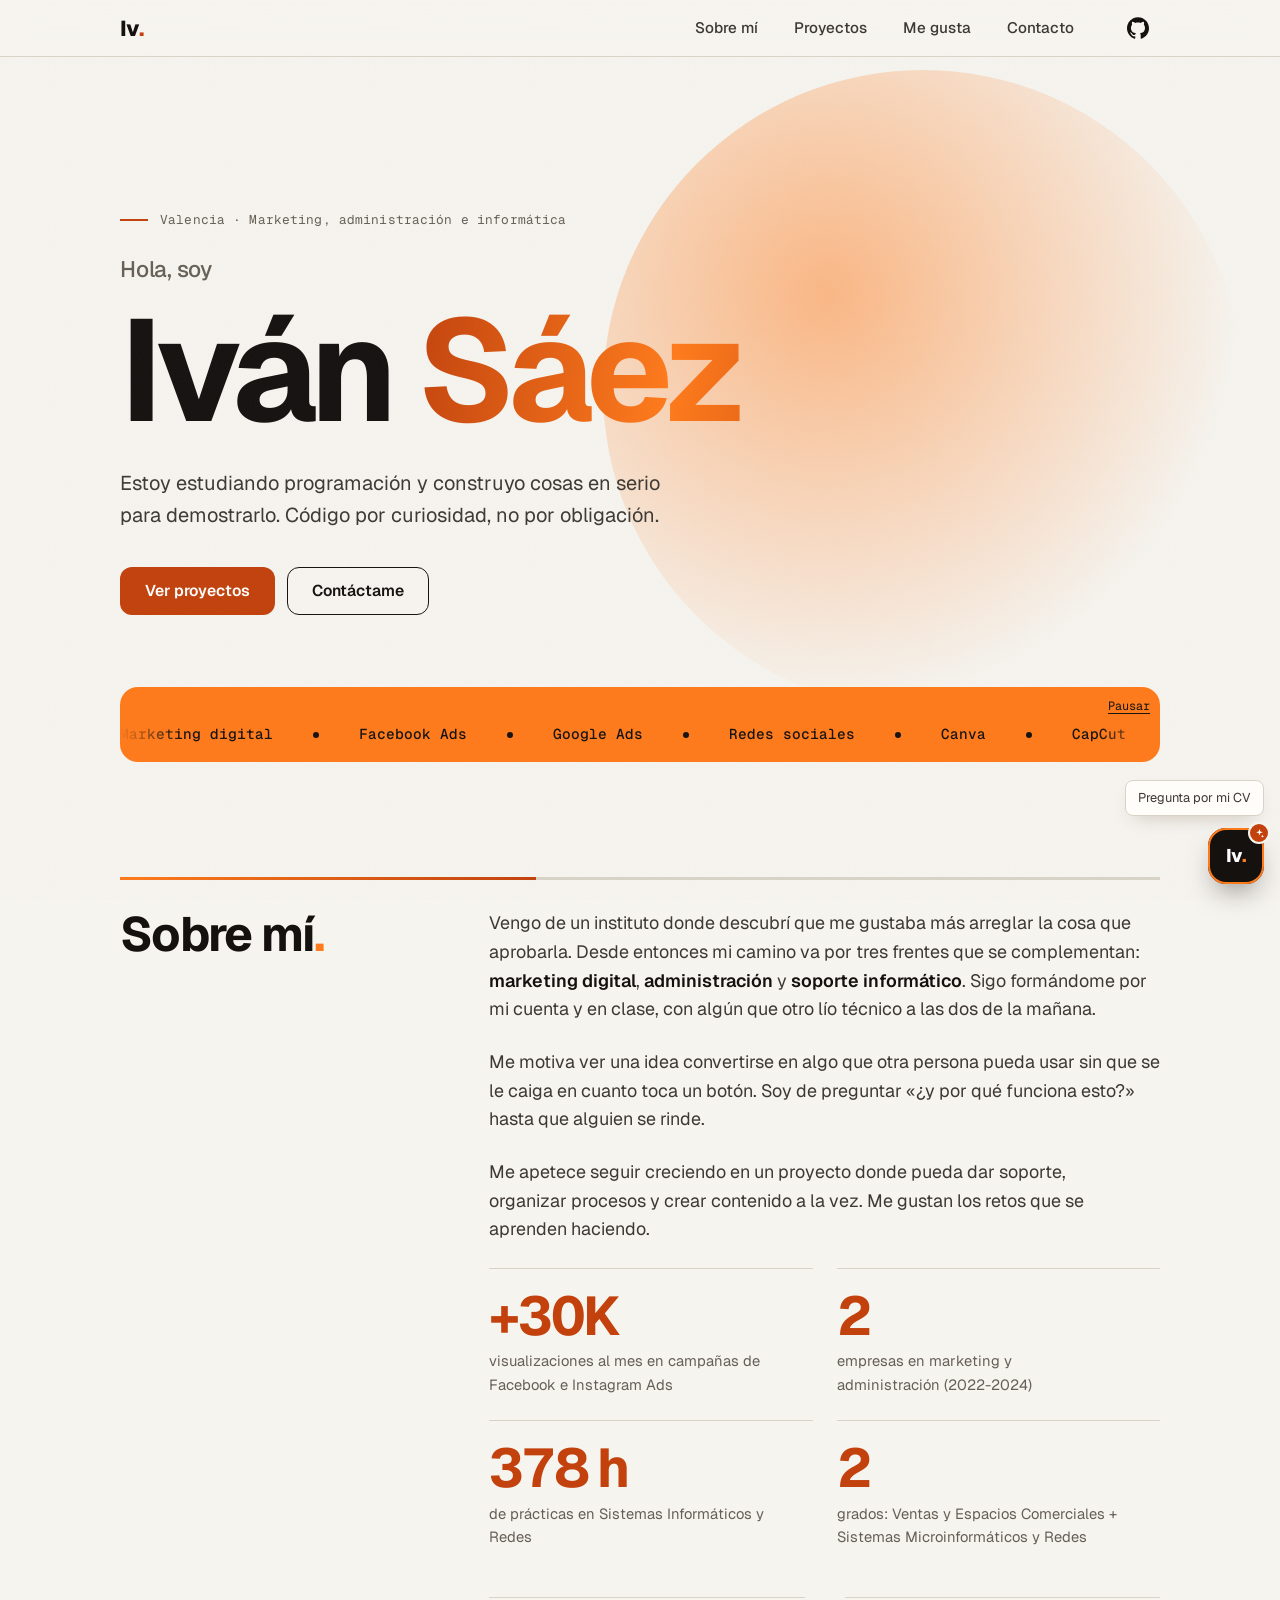
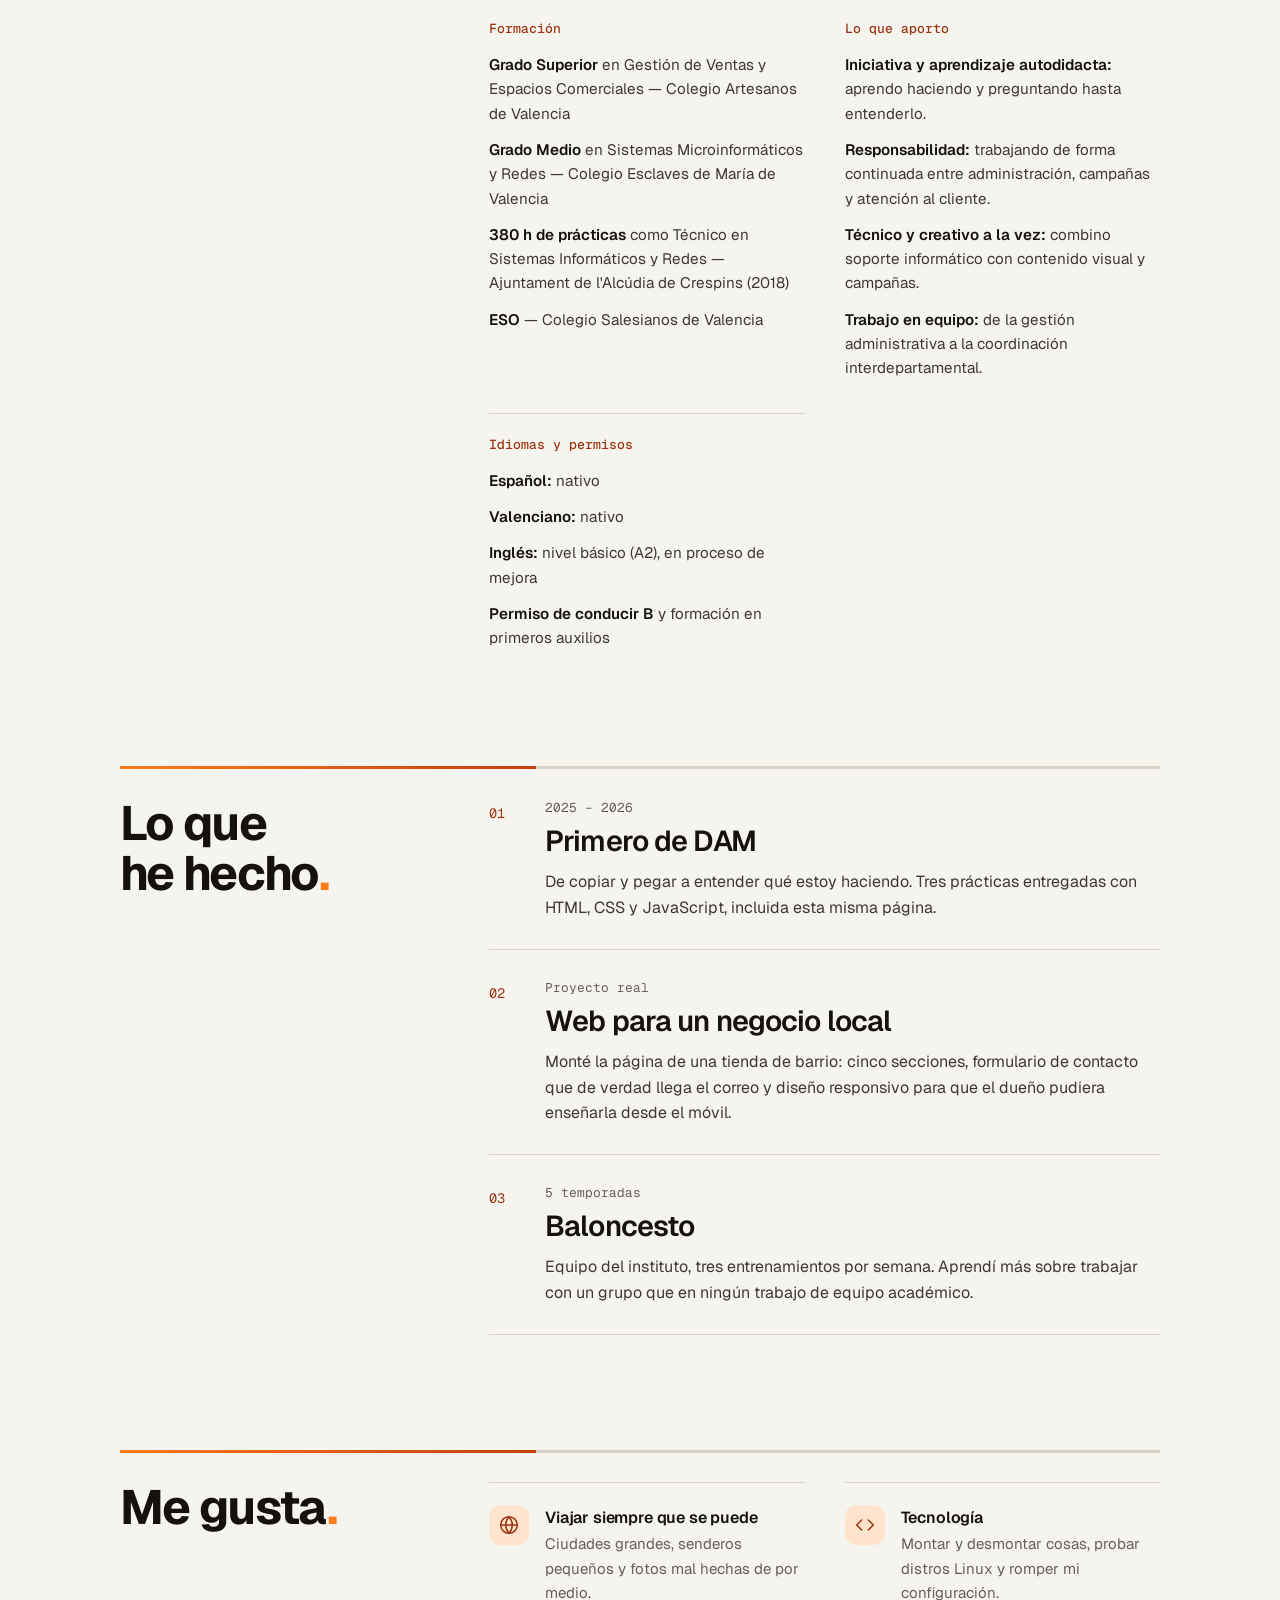
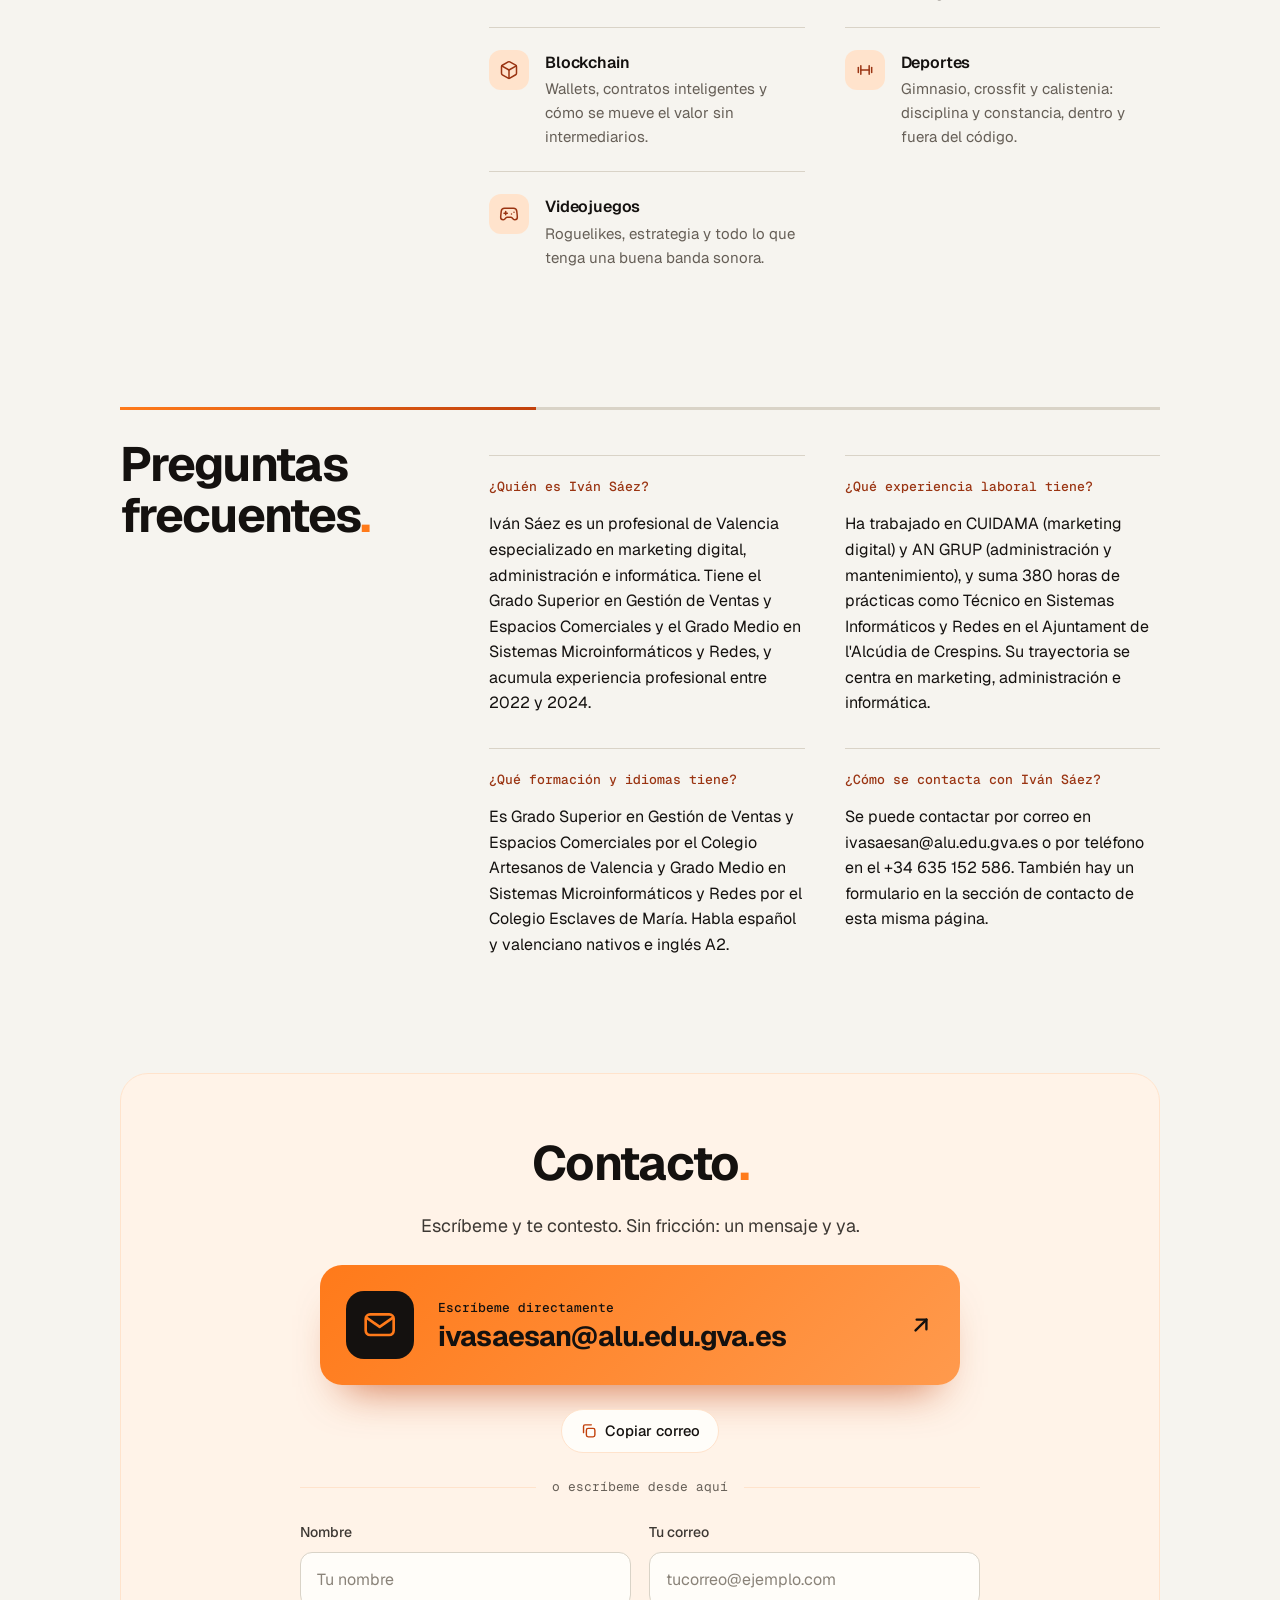
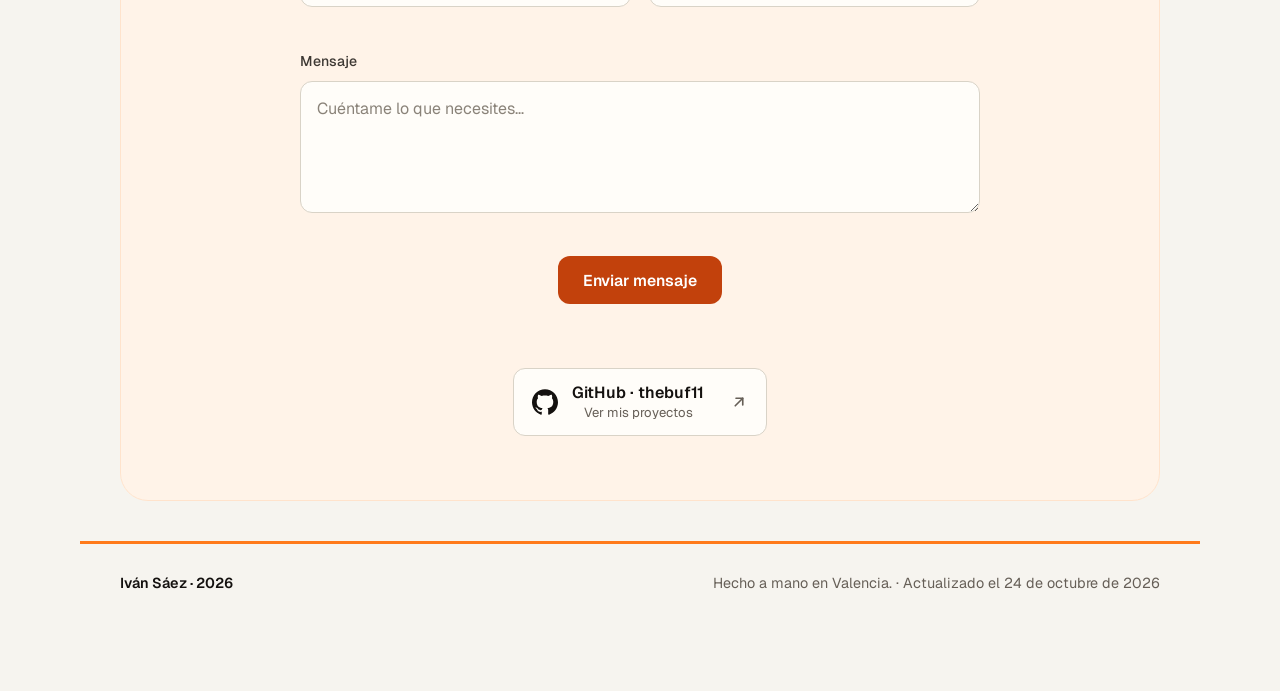
==== commit 74730400: "Reposiciona a marketing, administración e informática y refuerza el SEO - Nuevo posicionamiento en t" ====
--- a/.backup-diseno/index.html
+++ b/.backup-diseno/index.html
@@ -3,71 +3,119 @@
 <head>
   <meta charset="UTF-8">
   <meta name="viewport" content="width=device-width, initial-scale=1.0">
-  <title>Iván Sáez · Marketing digital, logística y soporte informático (Valencia)</title>
-  <meta name="description" content="Iván Sáez (Valencia): marketing digital, logística y soporte informático. Grado en Ventas y Espacios Comerciales y Técnico en Sistemas Microinformáticos y Redes.">
+  <title>Iván Sáez | Marketing, administración e informática</title>
+  <meta name="description" content="Portfolio de Iván Sáez, Valencia: marketing digital, administración e informática. Grado en Ventas y Técnico en Sistemas Microinformáticos y Redes.">
   <meta name="author" content="Iván Sáez">
   <meta name="robots" content="index, follow">
   <meta name="theme-color" content="#ff7a1a">
   <meta name="color-scheme" content="light">
+  <!-- URL base del sitio. Si cambias de dominio, actualízala también en
+       sitemap.xml, robots.txt y llms.txt. -->
+  <link rel="canonical" href="https://thebuf11.github.io/Versi-n-inicial-del-proyecto/">
 
   <!-- Open Graph / Twitter -->
   <meta property="og:type" content="website">
   <meta property="og:locale" content="es_ES">
   <meta property="og:site_name" content="Iván Sáez">
-  <meta property="og:title" content="Iván Sáez · Marketing digital, logística y soporte informático">
-  <meta property="og:description" content="Iván Sáez (Valencia): marketing digital, logística y soporte informático. Grado en Ventas y Espacios Comerciales y Técnico en Sistemas Microinformáticos y Redes.">
-  <meta name="twitter:card" content="summary">
-  <meta name="twitter:title" content="Iván Sáez · Marketing digital, logística y soporte informático">
-  <meta name="twitter:description" content="Iván Sáez (Valencia): marketing digital, logística y soporte informático. Grado en Ventas y Espacios Comerciales y Técnico en Sistemas Microinformáticos y Redes.">
+  <meta property="og:url" content="https://thebuf11.github.io/Versi-n-inicial-del-proyecto/">
+  <meta property="og:title" content="Iván Sáez | Marketing, administración e informática en Valencia">
+  <meta property="og:description" content="Portfolio de Iván Sáez, Valencia: marketing digital, administración e informática. Grado en Ventas y Técnico en Sistemas Microinformáticos y Redes.">
+  <meta property="og:image" content="https://thebuf11.github.io/Versi-n-inicial-del-proyecto/og-image.png">
+  <meta property="og:image:width" content="1200">
+  <meta property="og:image:height" content="630">
+  <meta property="og:image:alt" content="Iván Sáez, marketing digital, administración e informática en Valencia">
+  <meta name="twitter:card" content="summary_large_image">
+  <meta name="twitter:title" content="Iván Sáez | Marketing, administración e informática en Valencia">
+  <meta name="twitter:description" content="Portfolio de Iván Sáez, Valencia: marketing digital, administración e informática. Grado en Ventas y Técnico en Sistemas Microinformáticos y Redes.">
+  <meta name="twitter:image" content="https://thebuf11.github.io/Versi-n-inicial-del-proyecto/og-image.png">
 
   <!-- Favicon con el logo "Iv." -->
   <link rel="icon" href="data:image/svg+xml,%3Csvg%20xmlns='http://www.w3.org/2000/svg'%20viewBox='0%200%2064%2064'%3E%3Crect%20width='64'%20height='64'%20rx='18'%20fill='%230f172a'/%3E%3Ctext%20x='29'%20y='43'%20font-family='Arial,Helvetica,sans-serif'%20font-size='30'%20font-weight='700'%20text-anchor='middle'%20fill='%23ffffff'%3EIv%3C/text%3E%3Ccircle%20cx='47'%20cy='41'%20r='4.5'%20fill='%23ea580c'/%3E%3C/svg%3E">
 
-  <!-- Datos estructurados: persona (basados en el CV) -->
+  <!-- Datos estructurados: WebSite + ProfilePage + Person (basados en el CV) -->
   <script type="application/ld+json">
   {
     "@context": "https://schema.org",
-    "@type": "Person",
-    "name": "Iván Sáez",
-    "alternateName": "Iván Saez Santa Rosalia",
-    "jobTitle": "Marketing digital, logística y soporte informático",
-    "email": "mailto:ivasaesan@alu.edu.gva.es",
-    "telephone": "+34 635 152 586",
-    "sameAs": ["https://github.com/thebuf11"],
-    "address": {
-      "@type": "PostalAddress",
-      "addressLocality": "Valencia",
-      "addressCountry": "ES"
-    },
-    "knowsLanguage": ["Español", "Valenciano", "Inglés"],
-    "knowsAbout": [
-      "Marketing digital",
-      "Facebook Ads",
-      "Google Ads",
-      "Gestión de redes sociales",
-      "Edición de vídeo y diseño gráfico",
-      "Logística y control de stock",
-      "SAP",
-      "Soporte informático",
-      "Hardware y redes",
-      "Atención al cliente"
-    ],
-    "alumniOf": [
+    "@graph": [
       {
-        "@type": "EducationalOrganization",
-        "name": "Colegio Artesanos de Valencia",
-        "description": "Grado Superior en Gestión de Ventas y Espacios Comerciales"
+        "@type": "WebSite",
+        "@id": "https://thebuf11.github.io/Versi-n-inicial-del-proyecto/#website",
+        "url": "https://thebuf11.github.io/Versi-n-inicial-del-proyecto/",
+        "name": "Iván Sáez · Portfolio",
+        "inLanguage": "es-ES",
+        "publisher": { "@id": "https://thebuf11.github.io/Versi-n-inicial-del-proyecto/#person" }
       },
       {
-        "@type": "EducationalOrganization",
-        "name": "Colegio Esclaves de María de Valencia",
-        "description": "Grado Medio en Sistemas Microinformáticos y Redes"
+        "@type": "ProfilePage",
+        "@id": "https://thebuf11.github.io/Versi-n-inicial-del-proyecto/#webpage",
+        "url": "https://thebuf11.github.io/Versi-n-inicial-del-proyecto/",
+        "name": "Iván Sáez | Marketing, administración e informática",
+        "description": "Portfolio de Iván Sáez, Valencia: marketing digital, administración e informática.",
+        "isPartOf": { "@id": "https://thebuf11.github.io/Versi-n-inicial-del-proyecto/#website" },
+        "mainEntity": { "@id": "https://thebuf11.github.io/Versi-n-inicial-del-proyecto/#person" },
+        "inLanguage": "es-ES"
+      },
+      {
+        "@type": "Person",
+        "@id": "https://thebuf11.github.io/Versi-n-inicial-del-proyecto/#person",
+        "name": "Iván Sáez",
+        "alternateName": "Iván Saez Santa Rosalia",
+        "url": "https://thebuf11.github.io/Versi-n-inicial-del-proyecto/",
+        "image": "https://thebuf11.github.io/Versi-n-inicial-del-proyecto/og-image.png",
+        "description": "Profesional de Valencia especializado en marketing digital, administración e informática.",
+        "jobTitle": "Especialista en marketing digital, administración e informática",
+        "email": "ivasaesan@alu.edu.gva.es",
+        "telephone": "+34635152586",
+        "sameAs": ["https://github.com/thebuf11"],
+        "address": {
+          "@type": "PostalAddress",
+          "addressLocality": "Valencia",
+          "addressCountry": "ES"
+        },
+        "knowsLanguage": ["es", "ca", "en"],
+        "knowsAbout": [
+          "Marketing digital",
+          "Facebook Ads",
+          "Google Ads",
+          "Gestión de redes sociales",
+          "Edición de vídeo y diseño gráfico",
+          "Administración y gestión administrativa",
+          "SAP",
+          "Soporte informático",
+          "Hardware y redes",
+          "Atención al cliente"
+        ],
+        "alumniOf": [
+          {
+            "@type": "EducationalOrganization",
+            "name": "Colegio Artesanos de Valencia"
+          },
+          {
+            "@type": "EducationalOrganization",
+            "name": "Colegio Esclaves de María de Valencia"
+          }
+        ],
+        "hasCredential": [
+          {
+            "@type": "EducationalOccupationalCredential",
+            "credentialCategory": "Grado Superior",
+            "name": "Gestión de Ventas y Espacios Comerciales",
+            "recognizedBy": {
+              "@type": "EducationalOrganization",
+              "name": "Colegio Artesanos de Valencia"
+            }
+          },
+          {
+            "@type": "EducationalOccupationalCredential",
+            "credentialCategory": "Grado Medio",
+            "name": "Sistemas Microinformáticos y Redes",
+            "recognizedBy": {
+              "@type": "EducationalOrganization",
+              "name": "Colegio Esclaves de María de Valencia"
+            }
+          }
+        ]
       }
-    ],
-    "hasCredential": [
-      "Permiso de conducir B",
-      "Permiso y experiencia con carretilla elevadora",
-      "Formación en primeros auxilios"
     ]
   }
   </script>
@@ -75,7 +123,13 @@
   <script>document.documentElement.classList.add("js");</script>
   <link rel="preconnect" href="https://fonts.googleapis.com">
   <link rel="preconnect" href="https://fonts.gstatic.com" crossorigin>
-  <link href="https://fonts.googleapis.com/css2?family=Geist:wght@400;500;600;700;800&family=Geist+Mono:wght@400;500&display=swap" rel="stylesheet">
+  <link rel="preload" as="style"
+        href="https://fonts.googleapis.com/css2?family=Geist:wght@400;500;600;700;800&family=Geist+Mono:wght@400;500&display=swap"
+        onload="this.onload=null;this.rel='stylesheet'">
+  <noscript>
+    <link rel="stylesheet"
+          href="https://fonts.googleapis.com/css2?family=Geist:wght@400;500;600;700;800&family=Geist+Mono:wght@400;500&display=swap">
+  </noscript>
   <link rel="stylesheet" href="style.css">
 </head>
 <body>
@@ -109,7 +163,7 @@
     <!-- 1 · HERO -->
     <section id="inicio" class="hero">
       <div class="hero-card">
-        <p class="eyebrow">Valencia · Marketing, logística y soporte IT</p>
+        <p class="eyebrow">Valencia · Marketing, administración e informática</p>
         <h1 class="hero-name">Hola, soy <em>Iván <span class="accent">Sáez</span></em></h1>
         <p class="tagline">Estoy estudiando programación y construyo cosas en serio
           para demostrarlo. Código por curiosidad, no por obligación.</p>
@@ -133,10 +187,9 @@
             <li>Canva</li>
             <li>CapCut</li>
             <li>Premiere Pro</li>
-            <li>Logística</li>
-            <li>Control de stock</li>
+            <li>Administración</li>
+            <li>Gestión administrativa</li>
             <li>SAP</li>
-            <li>Carretilla elevadora</li>
             <li>Soporte informático</li>
             <li>Hardware y redes</li>
             <li>Atención al cliente</li>
@@ -151,10 +204,9 @@
             <li>Canva</li>
             <li>CapCut</li>
             <li>Premiere Pro</li>
-            <li>Logística</li>
-            <li>Control de stock</li>
+            <li>Administración</li>
+            <li>Gestión administrativa</li>
             <li>SAP</li>
-            <li>Carretilla elevadora</li>
             <li>Soporte informático</li>
             <li>Hardware y redes</li>
             <li>Atención al cliente</li>
@@ -172,7 +224,7 @@
         <p class="lead">
           Vengo de un instituto donde descubrí que me gustaba más arreglar la cosa
           que aprobarla. Desde entonces mi camino va por tres frentes que se
-          complementan: <strong>marketing digital</strong>, <strong>logística</strong>
+          complementan: <strong>marketing digital</strong>, <strong>administración</strong>
           y <strong>soporte informático</strong>. Sigo formándome por mi cuenta y en
           clase, con algún que otro lío técnico a las dos de la mañana.
         </p>
@@ -193,8 +245,8 @@
             <span>visualizaciones al mes en campañas de Facebook e Instagram Ads</span>
           </li>
           <li class="stat">
-            <strong>5</strong>
-            <span>empresas entre marketing, logística y administración desde 2019</span>
+            <strong>2</strong>
+            <span>empresas en marketing y administración (2022-2024)</span>
           </li>
           <li class="stat">
             <strong>380 h</strong>
@@ -221,9 +273,9 @@
             <h3>Lo que aporto</h3>
             <ul>
               <li><strong>Iniciativa y aprendizaje autodidacta:</strong> aprendo haciendo y preguntando hasta entenderlo.</li>
-              <li><strong>Responsabilidad:</strong> trabajando de forma continuada desde 2019, entre almacén, campañas y atención al cliente.</li>
+              <li><strong>Responsabilidad:</strong> trabajando de forma continuada entre administración, campañas y atención al cliente.</li>
               <li><strong>Técnico y creativo a la vez:</strong> combino soporte informático con contenido visual y campañas.</li>
-              <li><strong>Trabajo en equipo:</strong> de la preparación de pedidos a la coordinación interdepartamental.</li>
+              <li><strong>Trabajo en equipo:</strong> de la gestión administrativa a la coordinación interdepartamental.</li>
             </ul>
           </div>
 
@@ -233,7 +285,7 @@
               <li><strong>Español:</strong> nativo</li>
               <li><strong>Valenciano:</strong> nativo</li>
               <li><strong>Inglés:</strong> nivel básico (A2), en proceso de mejora</li>
-              <li><strong>Permiso de conducir B</strong>, experiencia con carretilla elevadora y formación en primeros auxilios</li>
+              <li><strong>Permiso de conducir B</strong> y formación en primeros auxilios</li>
             </ul>
           </div>
         </div>
@@ -280,11 +332,38 @@
         <ul class="likes">
           <li class="like">
             <span class="like-icon" aria-hidden="true">
-              <svg viewBox="0 0 24 24" fill="none" stroke="currentColor" stroke-width="1.8" stroke-linecap="round" stroke-linejoin="round"><path d="M9 18V5l12-2v13"/><circle cx="6" cy="18" r="3"/><circle cx="18" cy="16" r="3"/></svg>
+              <svg viewBox="0 0 24 24" fill="none" stroke="currentColor" stroke-width="1.8" stroke-linecap="round" stroke-linejoin="round"><circle cx="12" cy="12" r="10"/><line x1="2" y1="12" x2="22" y2="12"/><path d="M12 2a15.3 15.3 0 0 1 4 10 15.3 15.3 0 0 1-4 10 15.3 15.3 0 0 1-4-10 15.3 15.3 0 0 1 4-10z"/></svg>
             </span>
             <div>
-              <strong>Música</strong>
-              <span>Playlists demasiado largas y una debilidad por el lo-fi mientras programo.</span>
+              <strong>Viajar siempre que se puede</strong>
+              <span>Ciudades grandes, senderos pequeños y fotos mal hechas de por medio.</span>
+            </div>
+          </li>
+          <li class="like">
+            <span class="like-icon" aria-hidden="true">
+              <svg viewBox="0 0 24 24" fill="none" stroke="currentColor" stroke-width="1.8" stroke-linecap="round" stroke-linejoin="round"><polyline points="16 18 22 12 16 6"/><polyline points="8 6 2 12 8 18"/></svg>
+            </span>
+            <div>
+              <strong>Tecnología</strong>
+              <span>Montar y desmontar cosas, probar distros Linux y romper mi configuración.</span>
+            </div>
+          </li>
+          <li class="like">
+            <span class="like-icon" aria-hidden="true">
+              <svg viewBox="0 0 24 24" fill="none" stroke="currentColor" stroke-width="1.8" stroke-linecap="round" stroke-linejoin="round"><path d="M21 16V8a2 2 0 0 0-1-1.73l-7-4a2 2 0 0 0-2 0l-7 4A2 2 0 0 0 3 8v8a2 2 0 0 0 1 1.73l7 4a2 2 0 0 0 2 0l7-4A2 2 0 0 0 21 16z"/><polyline points="3.27 6.96 12 12.01 20.73 6.96"/><line x1="12" y1="22.08" x2="12" y2="12"/></svg>
+            </span>
+            <div>
+              <strong>Blockchain</strong>
+              <span>Wallets, contratos inteligentes y cómo se mueve el valor sin intermediarios.</span>
+            </div>
+          </li>
+          <li class="like">
+            <span class="like-icon" aria-hidden="true">
+              <svg viewBox="0 0 24 24" fill="none" stroke="currentColor" stroke-width="1.8" stroke-linecap="round" stroke-linejoin="round"><path d="M4 9v6"/><path d="M7 7v10"/><path d="M17 7v10"/><path d="M20 9v6"/><line x1="7" y1="12" x2="17" y2="12"/></svg>
+            </span>
+            <div>
+              <strong>Deportes</strong>
+              <span>Gimnasio, crossfit y calistenia: disciplina y constancia, dentro y fuera del código.</span>
             </div>
           </li>
           <li class="like">
@@ -296,34 +375,42 @@
               <span>Roguelikes, estrategia y todo lo que tenga una buena banda sonora.</span>
             </div>
           </li>
-          <li class="like">
-            <span class="like-icon" aria-hidden="true">
-              <svg viewBox="0 0 24 24" fill="none" stroke="currentColor" stroke-width="1.8" stroke-linecap="round" stroke-linejoin="round"><polyline points="16 18 22 12 16 6"/><polyline points="8 6 2 12 8 18"/></svg>
-            </span>
-            <div>
-              <strong>Tecnología</strong>
-              <span>Montar y desmontar cosas, probar distros Linux y romper mi configuración.</span>
-            </div>
-          </li>
-          <li class="like">
-            <span class="like-icon" aria-hidden="true">
-              <svg viewBox="0 0 24 24" fill="none" stroke="currentColor" stroke-width="1.8" stroke-linecap="round" stroke-linejoin="round"><path d="M12 2a3 3 0 0 0-3 3v7a3 3 0 0 0 6 0V5a3 3 0 0 0-3-3z"/><path d="M19 10v2a7 7 0 0 1-14 0v-2"/><line x1="12" y1="19" x2="12" y2="22"/></svg>
-            </span>
-            <div>
-              <strong>Hablar de temas raros</strong>
-              <span>Currículums ocultos de videojuegos, historia random y datos inútiles.</span>
-            </div>
-          </li>
-          <li class="like">
-            <span class="like-icon" aria-hidden="true">
-              <svg viewBox="0 0 24 24" fill="none" stroke="currentColor" stroke-width="1.8" stroke-linecap="round" stroke-linejoin="round"><circle cx="12" cy="12" r="10"/><line x1="2" y1="12" x2="22" y2="12"/><path d="M12 2a15.3 15.3 0 0 1 4 10 15.3 15.3 0 0 1-4 10 15.3 15.3 0 0 1-4-10 15.3 15.3 0 0 1 4-10z"/></svg>
-            </span>
-            <div>
-              <strong>Viajar cuando se puede</strong>
-              <span>Ciudades grandes, senderos pequeños y fotos mal hechas de por medio.</span>
-            </div>
-          </li>
         </ul>
+      </div>
+    </section>
+
+    <!-- 4b · PREGUNTAS FRECUENTES -->
+    <section id="faq" class="section">
+      <div class="panel reveal">
+        <h2 class="section-title">Preguntas frecuentes</h2>
+        <div class="about-more">
+          <div class="about-block">
+            <h3>¿Quién es Iván Sáez?</h3>
+            <p>Iván Sáez es un profesional de Valencia especializado en marketing digital,
+              administración e informática. Tiene el Grado Superior en Gestión de Ventas
+              y Espacios Comerciales y el Grado Medio en Sistemas Microinformáticos y Redes,
+              y acumula experiencia profesional entre 2022 y 2024.</p>
+          </div>
+          <div class="about-block">
+            <h3>¿Qué experiencia laboral tiene?</h3>
+            <p>Ha trabajado en CUIDAMA (marketing digital) y AN GRUP (administración y
+              mantenimiento), y suma 380 horas de prácticas como Técnico en Sistemas
+              Informáticos y Redes en el Ajuntament de l'Alcúdia de Crespins. Su
+              trayectoria se centra en marketing, administración e informática.</p>
+          </div>
+          <div class="about-block">
+            <h3>¿Qué formación y idiomas tiene?</h3>
+            <p>Es Grado Superior en Gestión de Ventas y Espacios Comerciales por el Colegio
+              Artesanos de Valencia y Grado Medio en Sistemas Microinformáticos y Redes por
+              el Colegio Esclaves de María. Habla español y valenciano nativos e inglés A2.</p>
+          </div>
+          <div class="about-block">
+            <h3>¿Cómo se contacta con Iván Sáez?</h3>
+            <p>Se puede contactar por correo en ivasaesan@alu.edu.gva.es o por teléfono en
+              el +34 635 152 586. También hay un formulario en la sección de contacto de
+              esta misma página.</p>
+          </div>
+        </div>
       </div>
     </section>
 
@@ -353,20 +440,27 @@
 
         <p class="contact-divider"><span>o escríbeme desde aquí</span></p>
 
-        <form class="contact-form" id="contact-form">
+        <form class="contact-form" id="contact-form"
+              action="mailto:ivasaesan@alu.edu.gva.es"
+              method="post"
+              enctype="text/plain"
+              novalidate>
           <div class="field-row">
             <label class="field">
               <span>Nombre</span>
-              <input type="text" name="nombre" autocomplete="name" placeholder="Tu nombre" required>
+              <input type="text" name="nombre" id="nombre" autocomplete="name" placeholder="Tu nombre" required aria-describedby="nombre-error">
+              <span class="field-error" id="nombre-error" role="alert"></span>
             </label>
             <label class="field">
               <span>Tu correo</span>
-              <input type="email" name="correo" autocomplete="email" placeholder="tucorreo@ejemplo.com" required>
+              <input type="email" name="correo" id="correo" autocomplete="email" placeholder="tucorreo@ejemplo.com" required aria-describedby="correo-error">
+              <span class="field-error" id="correo-error" role="alert"></span>
             </label>
           </div>
           <label class="field">
             <span>Mensaje</span>
-            <textarea name="mensaje" rows="4" placeholder="Cuéntame lo que necesites…" required></textarea>
+            <textarea name="mensaje" id="mensaje" rows="4" placeholder="Cuéntame lo que necesites…" required aria-describedby="mensaje-error"></textarea>
+            <span class="field-error" id="mensaje-error" role="alert"></span>
           </label>
           <div class="form-actions">
             <button type="submit" class="btn btn-solid">Enviar mensaje</button>
@@ -377,7 +471,7 @@
         <div class="contact-row">
           <a class="social-btn" href="https://github.com/thebuf11?tab=repositories"
              target="_blank" rel="noopener noreferrer"
-             aria-label="GitHub de thebuf11, ver mis proyectos (se abre en una pestaña nueva)">
+             aria-label="GitHub · thebuf11, ver mis proyectos (se abre en una pestaña nueva)">
             <span class="social-icon" aria-hidden="true">
               <svg viewBox="0 0 24 24" fill="currentColor"><path d="M12 .297c-6.63 0-12 5.373-12 12 0 5.303 3.438 9.8 8.205 11.385.6.113.82-.258.82-.577 0-.285-.01-1.04-.015-2.04-3.338.724-4.042-1.61-4.042-1.61C4.422 18.07 3.633 17.7 3.633 17.7c-1.087-.744.084-.729.084-.729 1.205.084 1.838 1.236 1.838 1.236 1.07 1.835 2.809 1.305 3.495.998.108-.776.417-1.305.76-1.605-2.665-.3-5.466-1.332-5.466-5.93 0-1.31.465-2.38 1.235-3.22-.135-.303-.54-1.523.105-3.176 0 0 1.005-.322 3.3 1.23.96-.267 1.98-.399 3-.405 1.02.006 2.04.138 3 .405 2.28-1.552 3.285-1.23 3.285-1.23.645 1.653.24 2.873.12 3.176.765.84 1.23 1.91 1.23 3.22 0 4.61-2.805 5.625-5.475 5.92.42.36.81 1.096.81 2.22 0 1.606-.015 2.896-.015 3.286 0 .315.21.69.825.57C20.565 22.092 24 17.592 24 12.297c0-6.627-5.373-12-12-12"/></svg>
             </span>
@@ -398,7 +492,7 @@
   <!-- 6 · PIE -->
   <footer class="footer reveal">
     <p class="footer-name">Iván Sáez · <span id="year">2026</span></p>
-    <p class="footer-note">Hecho a mano en Valencia.</p>
+    <p class="footer-note">Hecho a mano en Valencia. · Actualizado el <time datetime="2026-10-24">24 de octubre de 2026</time></p>
   </footer>
 
   <!-- Animación: carta enviándose -->
--- a/.backup-diseno/style.css
+++ b/.backup-diseno/style.css
@@ -1439,3 +1439,12 @@
   .ticker { overflow-x: auto; -webkit-mask-image: none; mask-image: none; }
   .ticker-toggle { display: none; }
 }
+
+/* Errores por campo del formulario de contacto */+.field-error {
+  min-height: 1.2em;
+  font-size: 0.85rem;
+  color: var(--accent-strong);
+}+.field input[aria-invalid="true"],+.field textarea[aria-invalid="true"] { border-color: var(--accent-strong); }
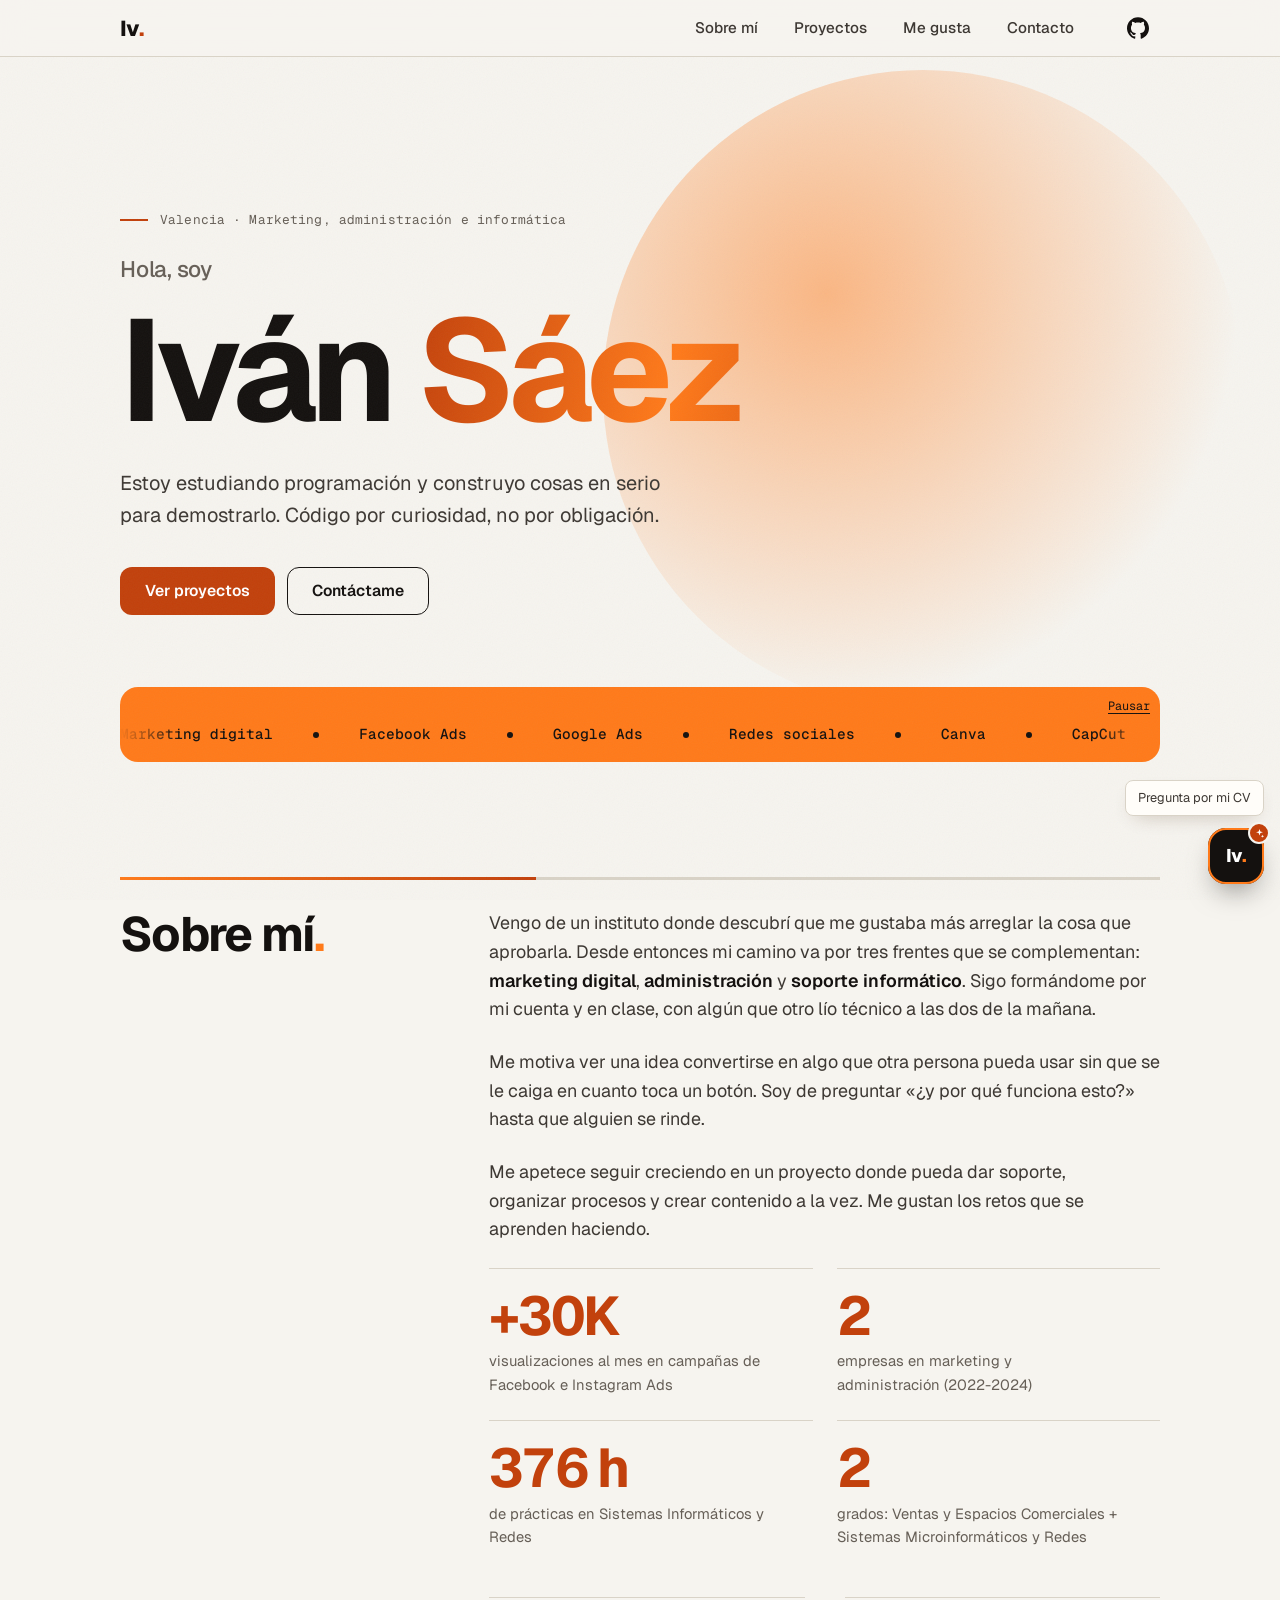
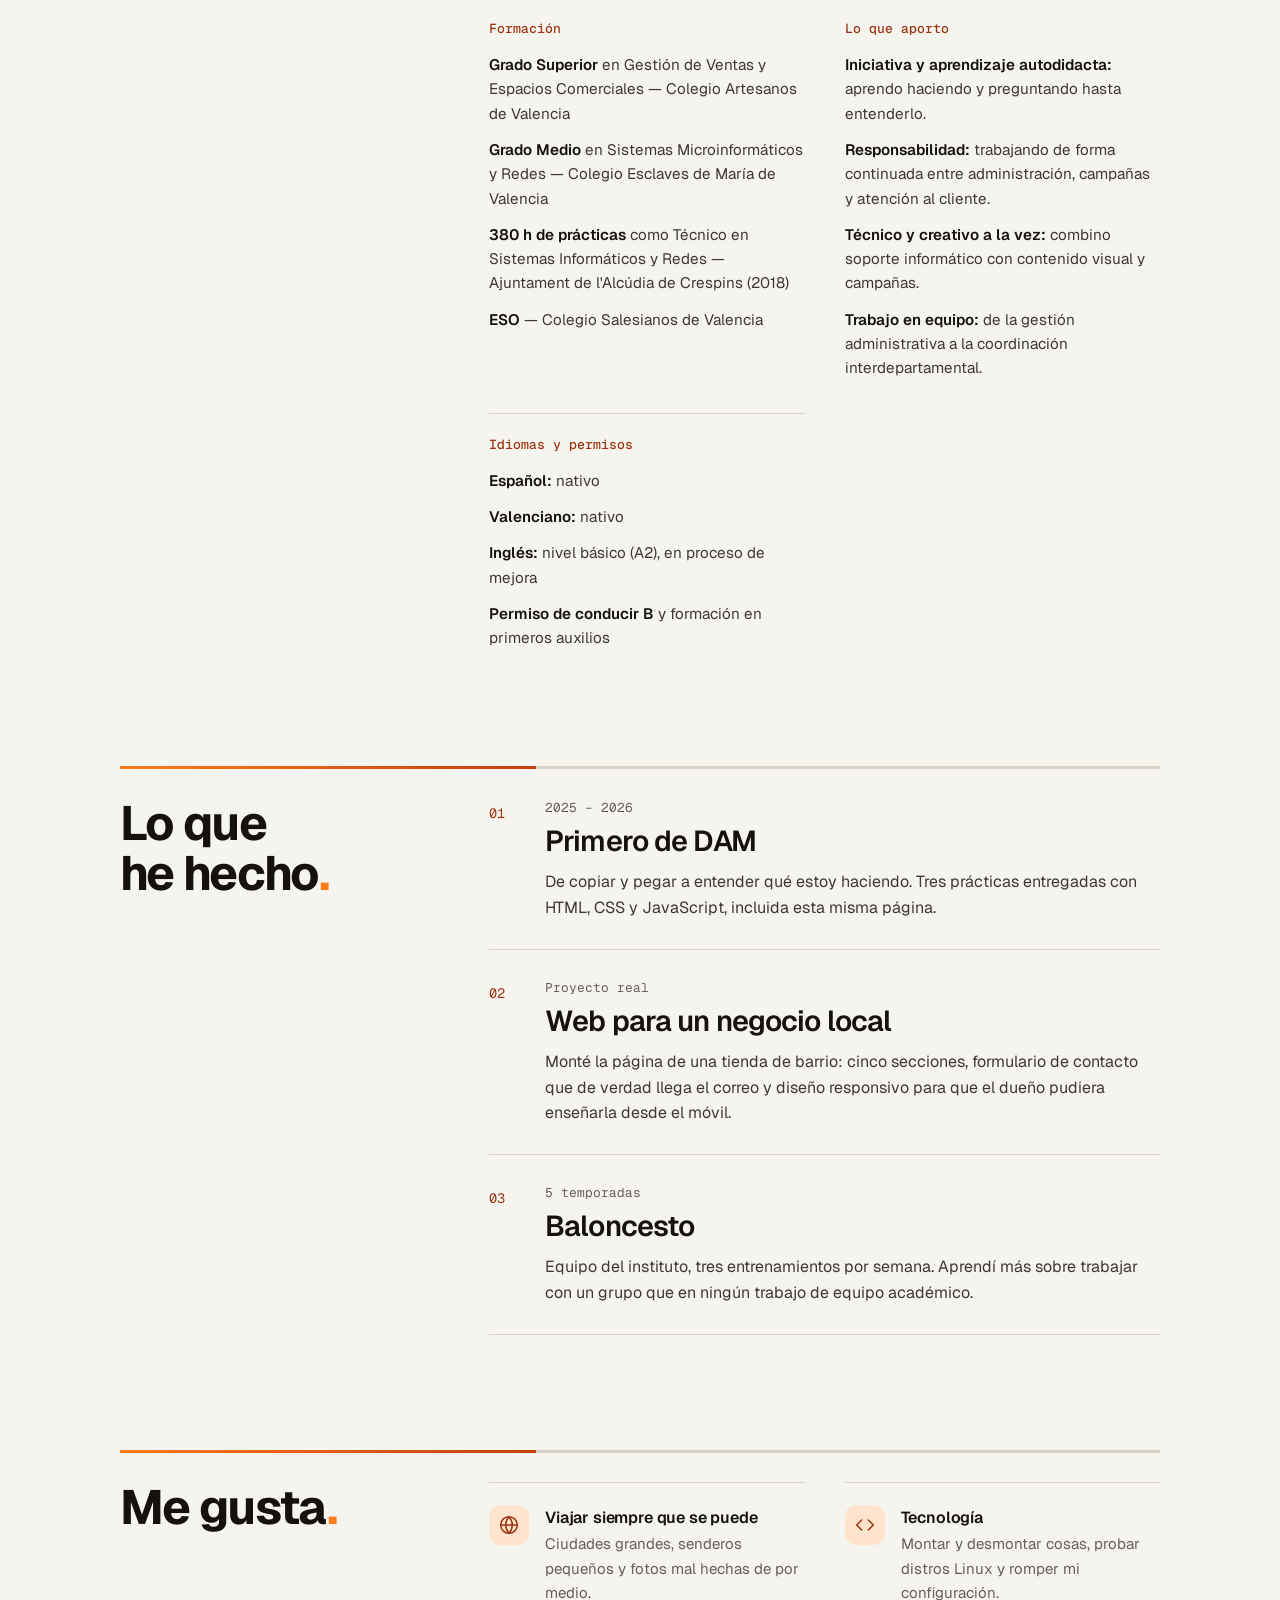
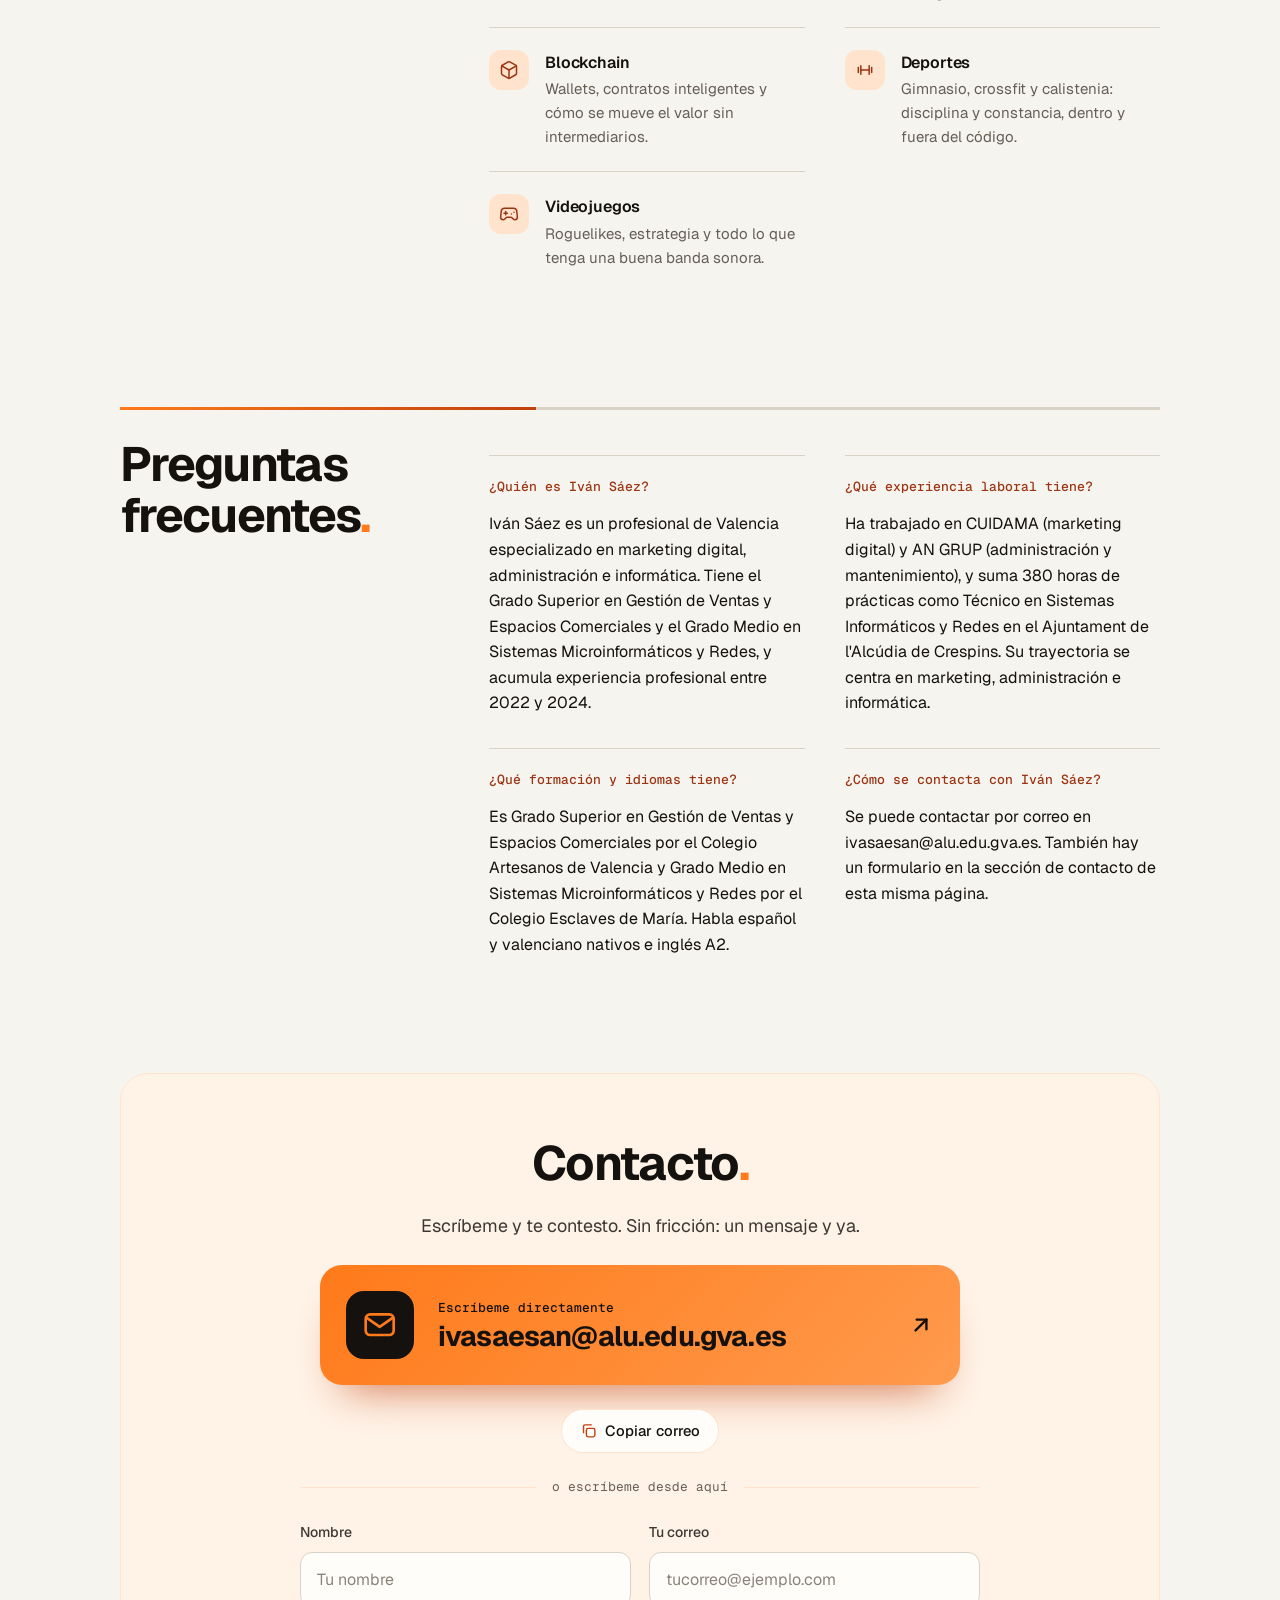
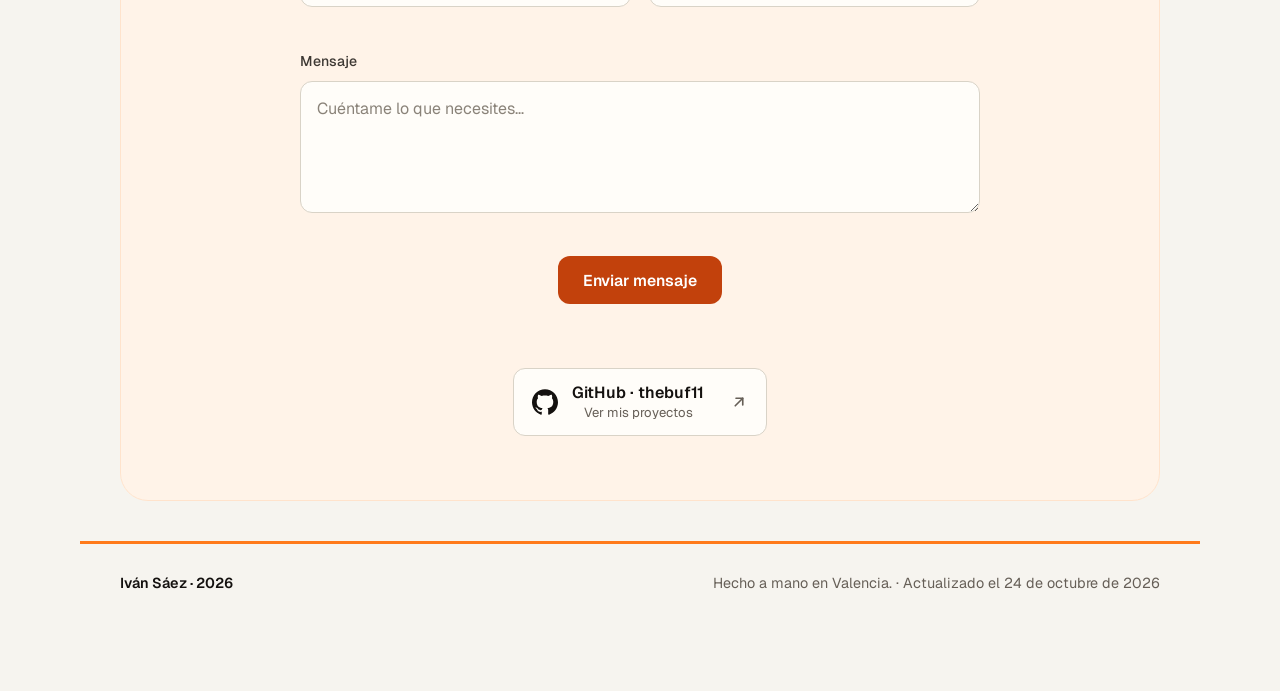
==== commit 210416b1: "Quita el teléfono y deja el correo como única vía de contacto - Elimina el número del JSON-LD del Pe" ====
--- a/.backup-diseno/index.html
+++ b/.backup-diseno/index.html
@@ -65,7 +65,6 @@
         "description": "Profesional de Valencia especializado en marketing digital, administración e informática.",
         "jobTitle": "Especialista en marketing digital, administración e informática",
         "email": "ivasaesan@alu.edu.gva.es",
-        "telephone": "+34635152586",
         "sameAs": ["https://github.com/thebuf11"],
         "address": {
           "@type": "PostalAddress",
@@ -406,9 +405,8 @@
           </div>
           <div class="about-block">
             <h3>¿Cómo se contacta con Iván Sáez?</h3>
-            <p>Se puede contactar por correo en ivasaesan@alu.edu.gva.es o por teléfono en
-              el +34 635 152 586. También hay un formulario en la sección de contacto de
-              esta misma página.</p>
+            <p>Se puede contactar por correo en ivasaesan@alu.edu.gva.es. También hay un
+              formulario en la sección de contacto de esta misma página.</p>
           </div>
         </div>
       </div>
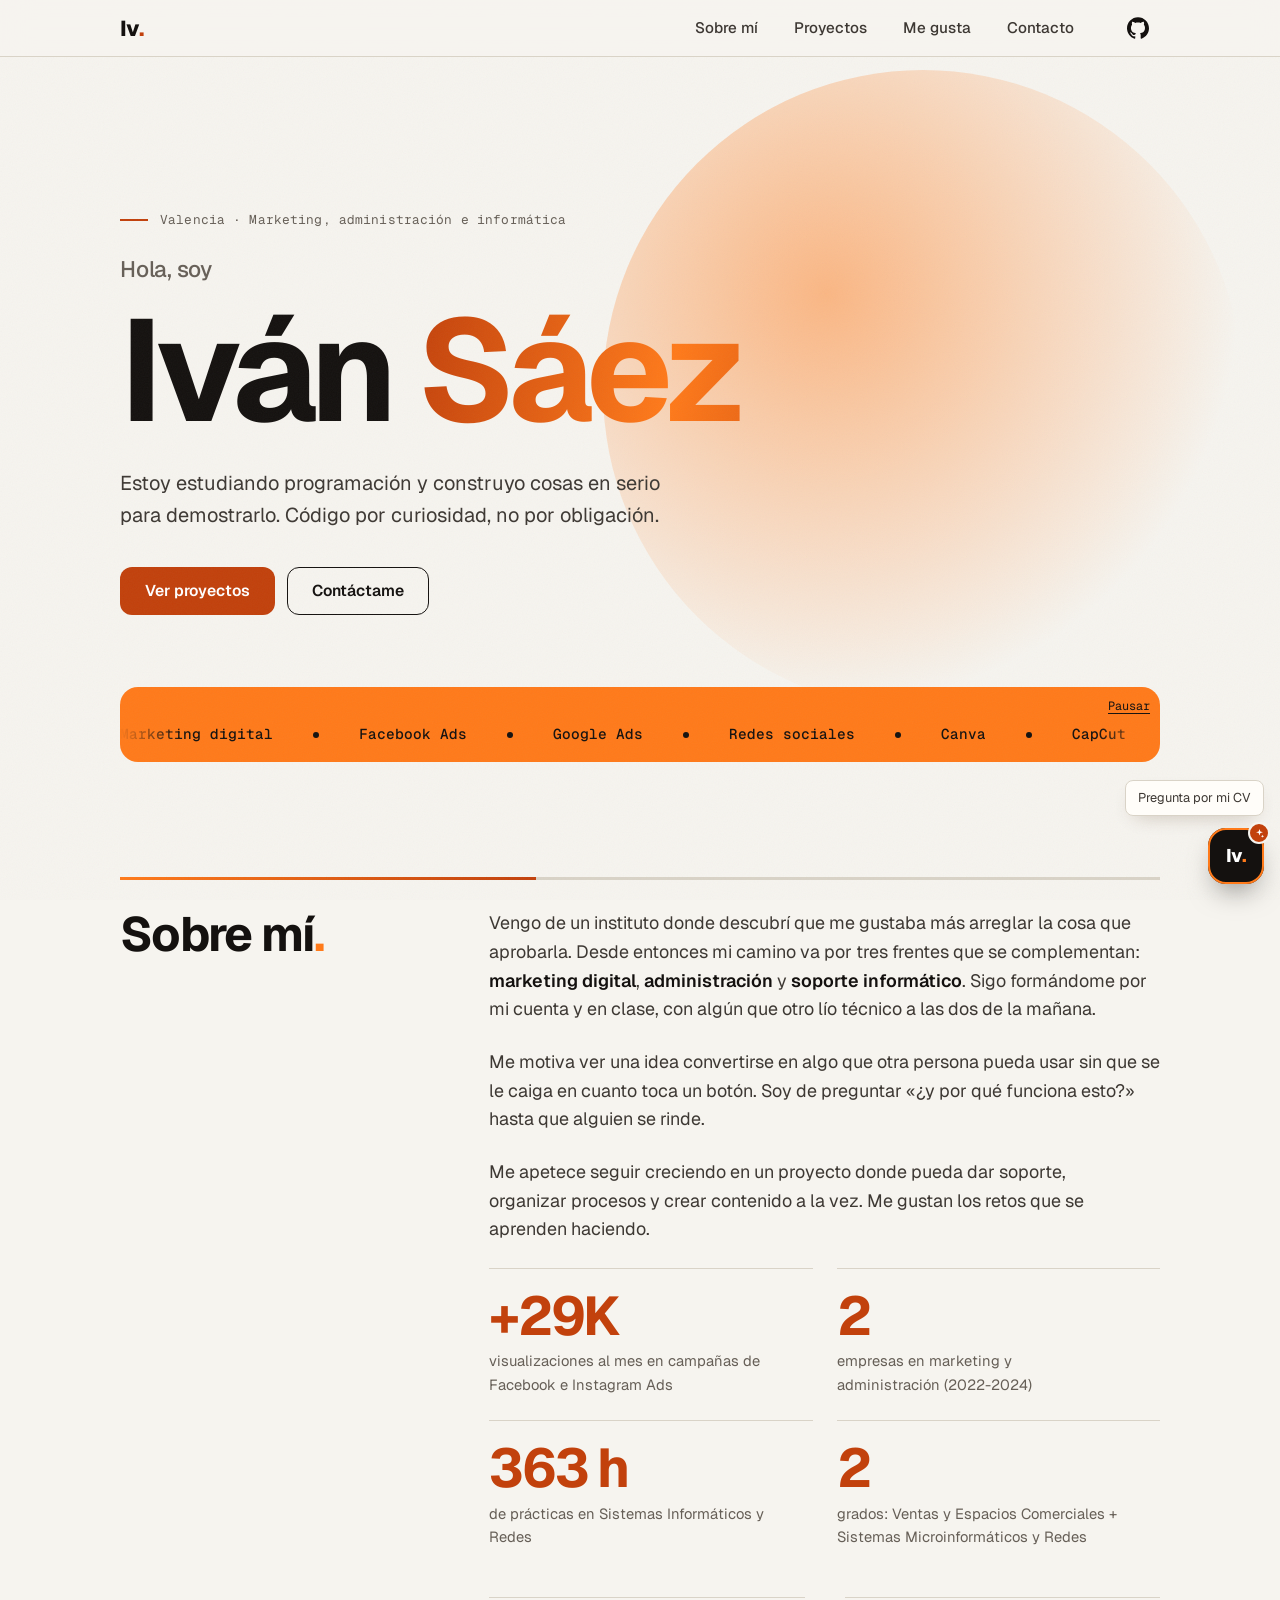
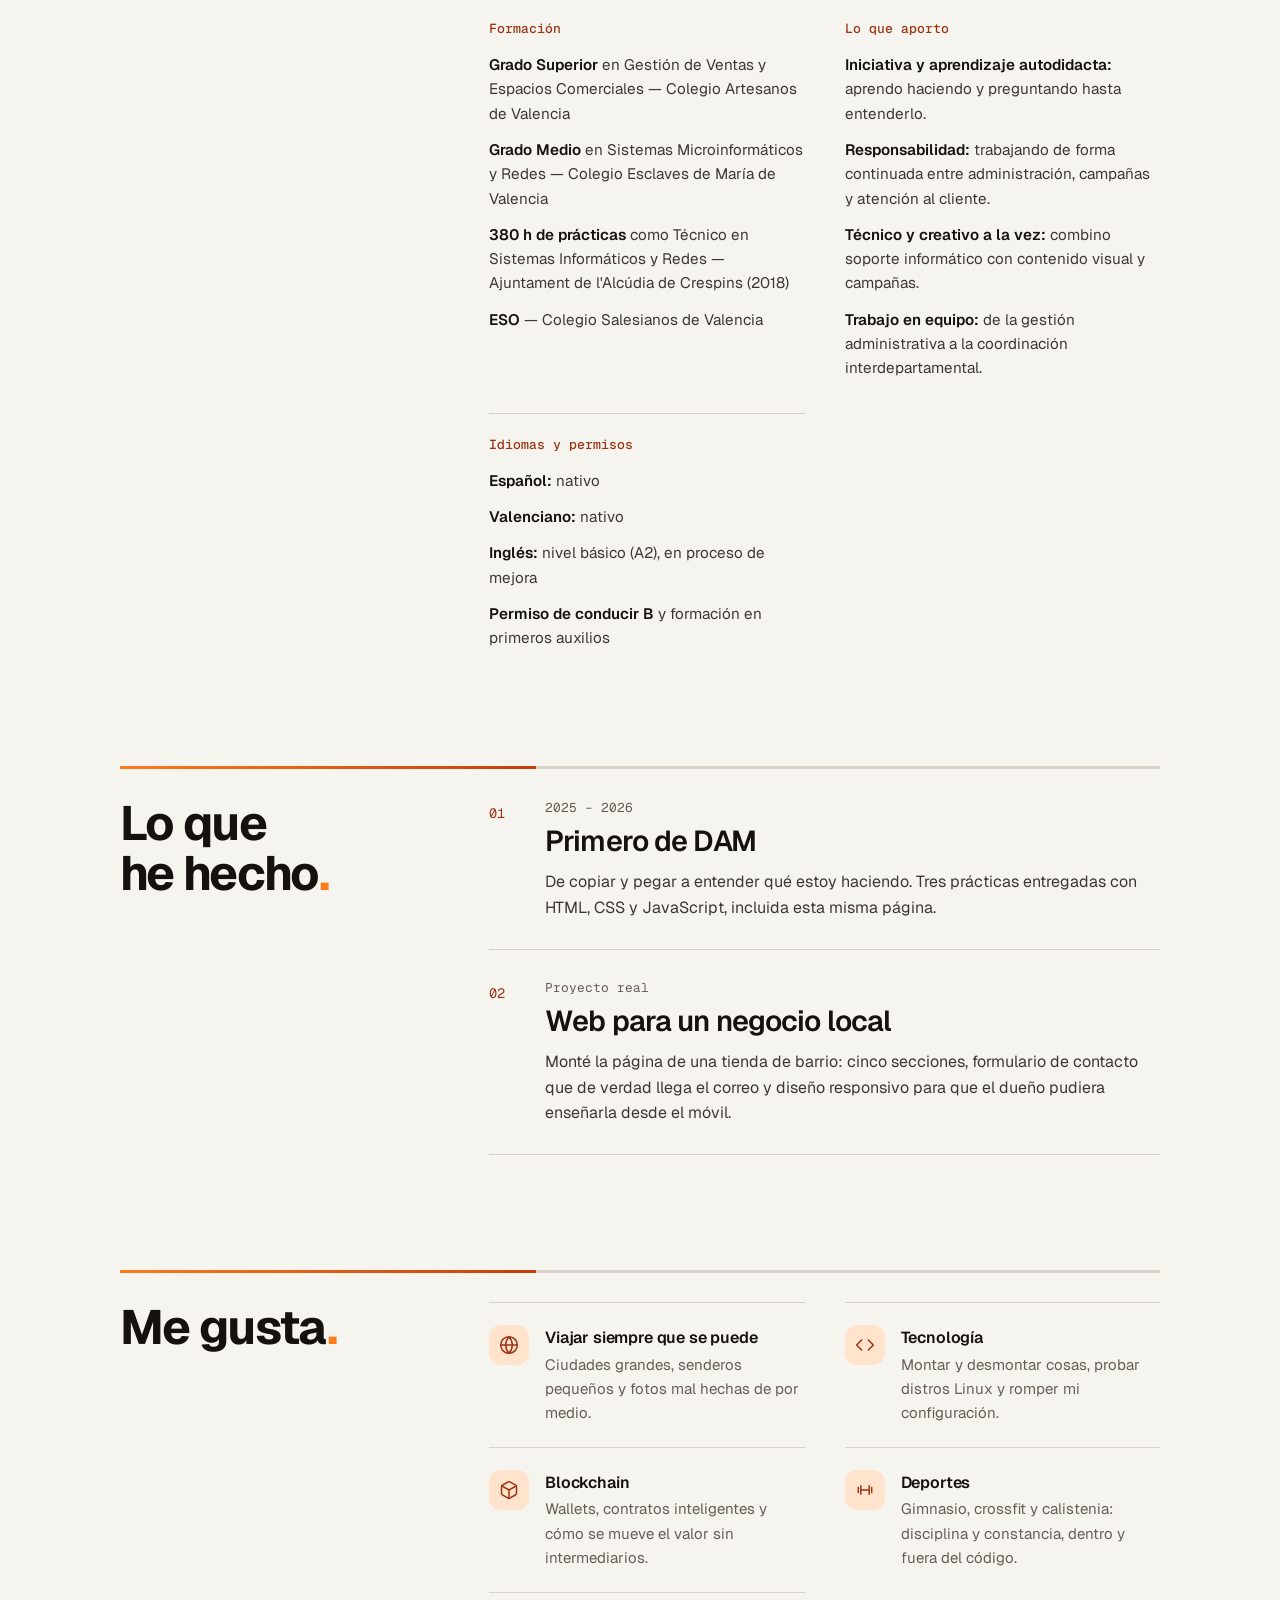
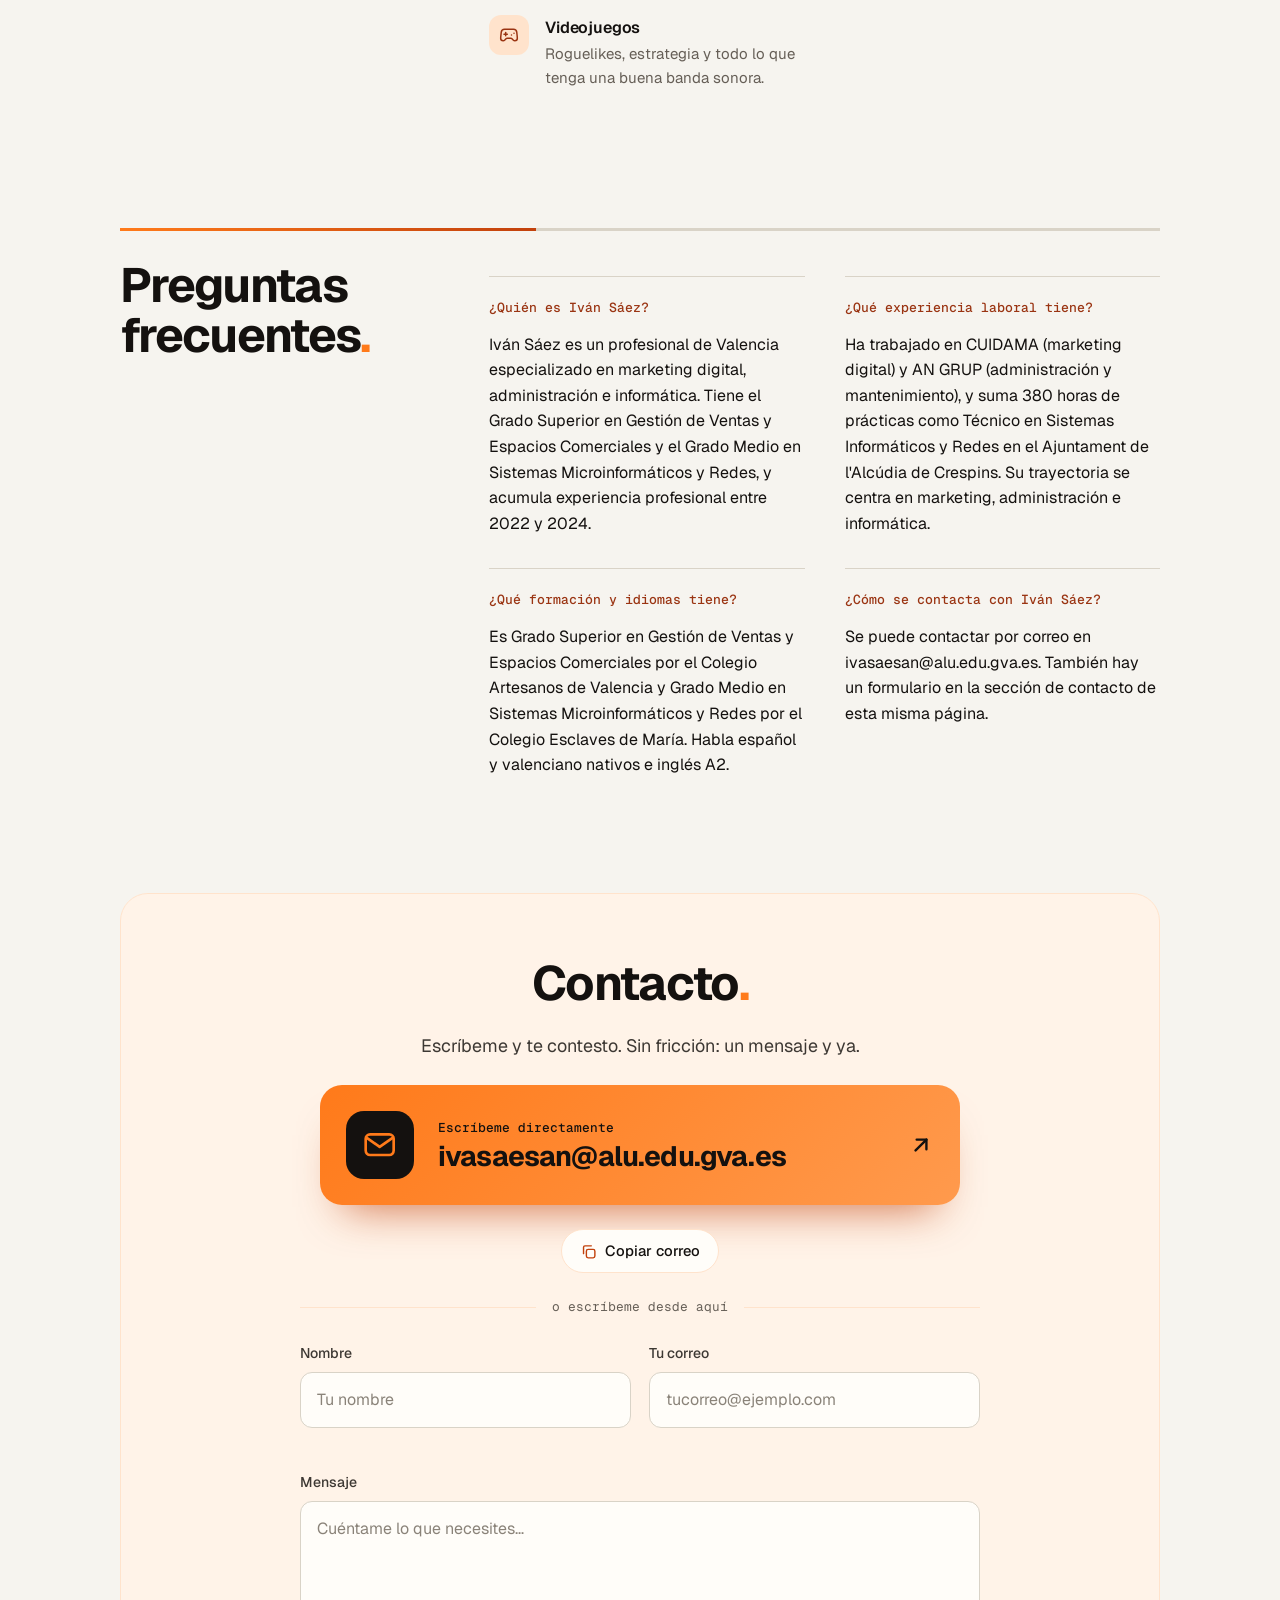
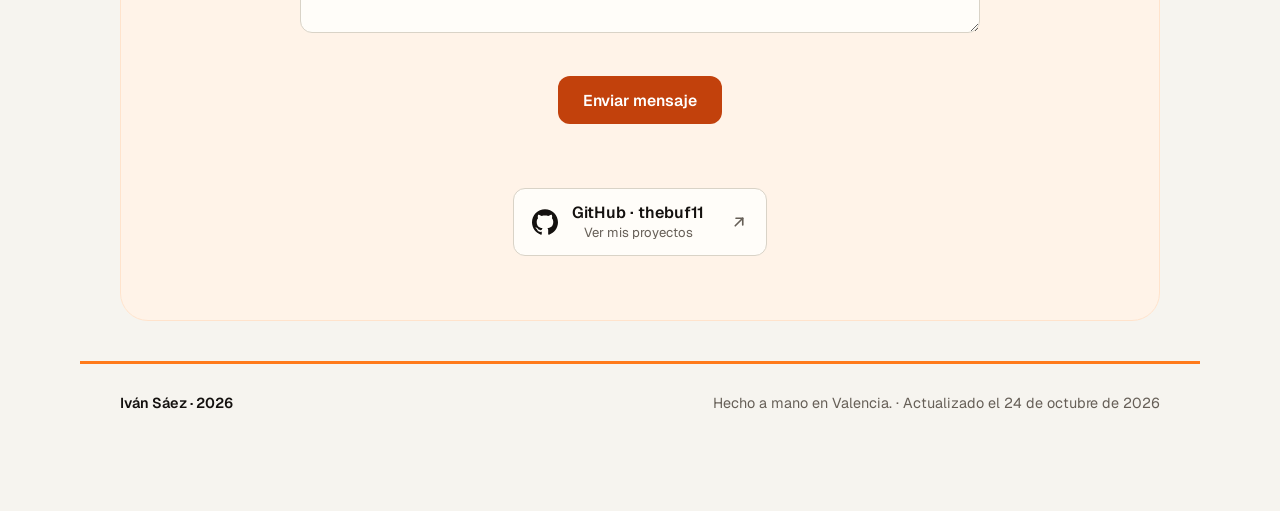
==== commit 2c7c32eb: "Quita el proyecto de baloncesto de «Lo que he hecho» - Elimina la tarjeta «Baloncesto» y deja los do" ====
--- a/.backup-diseno/index.html
+++ b/.backup-diseno/index.html
@@ -313,14 +313,6 @@
             el dueño pudiera enseñarla desde el móvil.</p>
         </article>
 
-        <article class="card reveal">
-          <span class="card-num" aria-hidden="true">03</span>
-          <p class="card-year">5 temporadas</p>
-          <h3>Baloncesto</h3>
-          <p>Equipo del instituto, tres entrenamientos por semana. Aprendí más sobre
-            trabajar con un grupo que en ningún trabajo de equipo académico.</p>
-        </article>
-
       </div>
     </section>
 
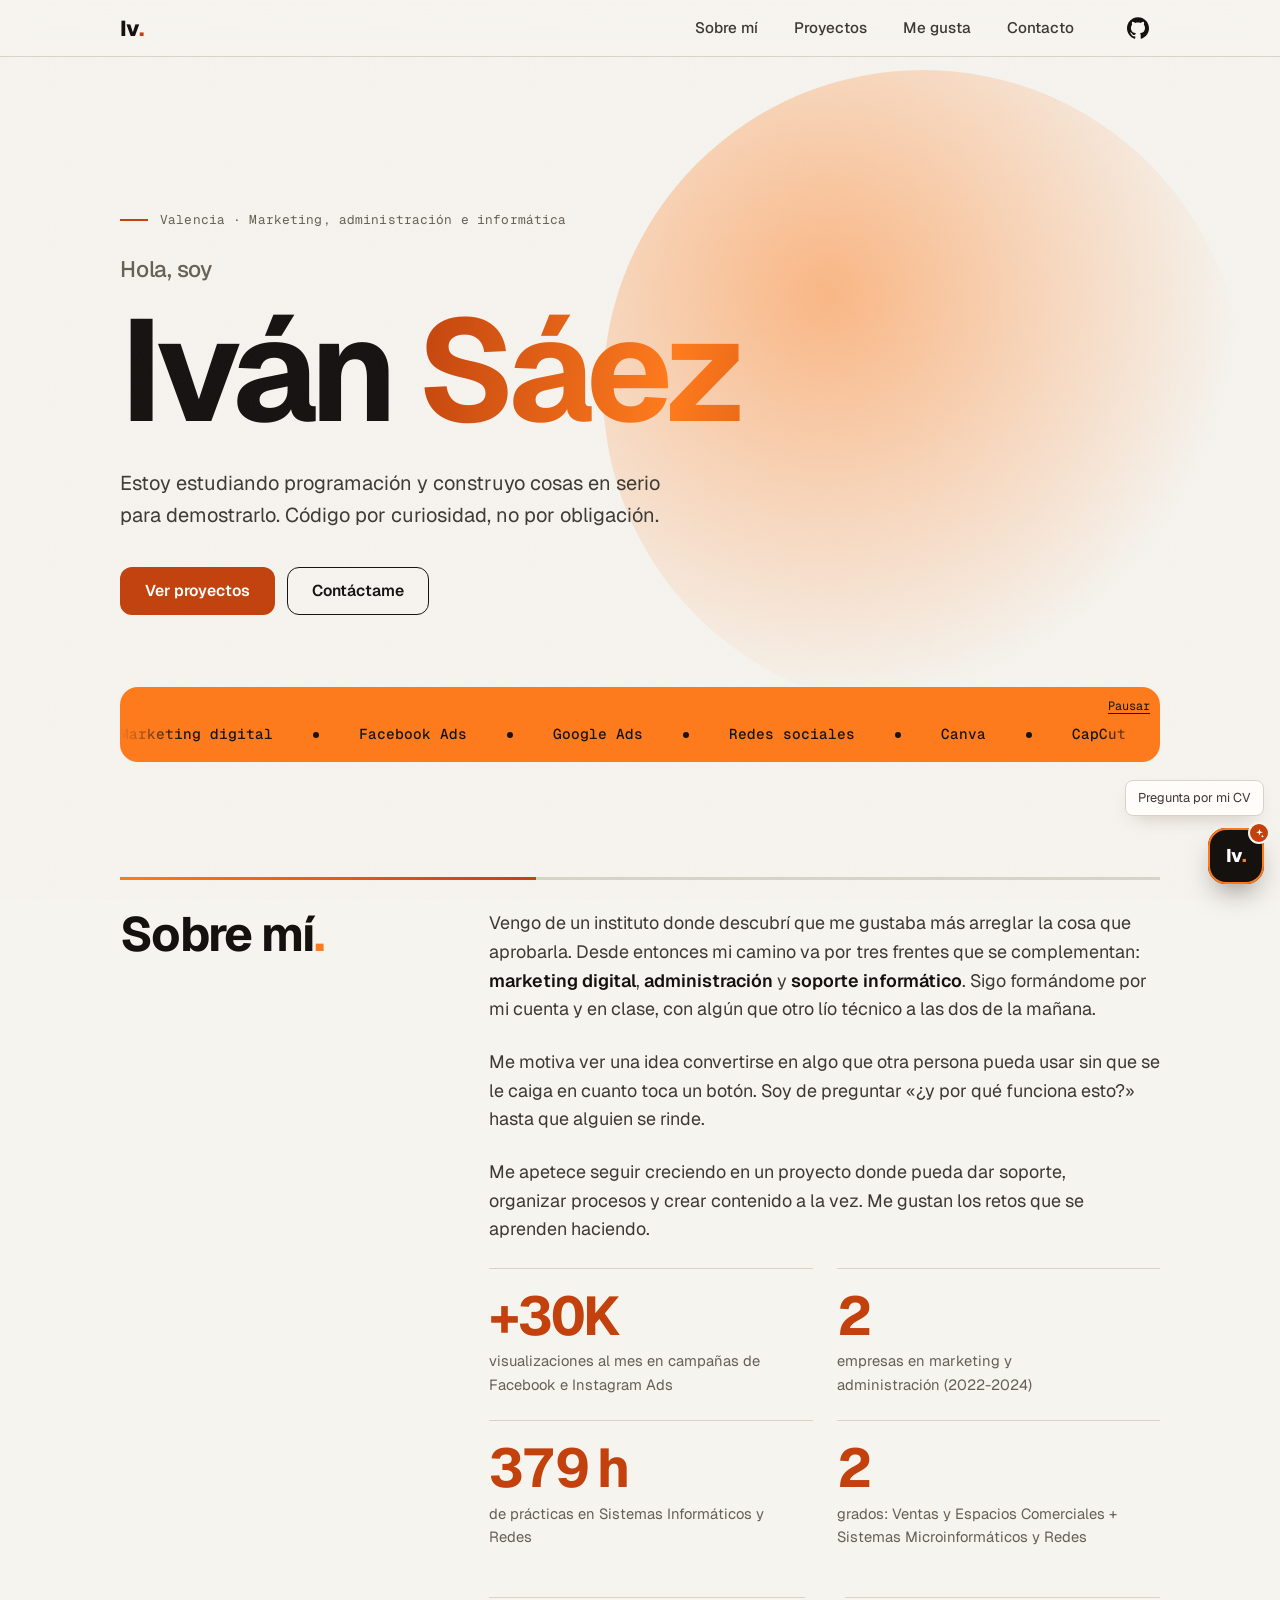
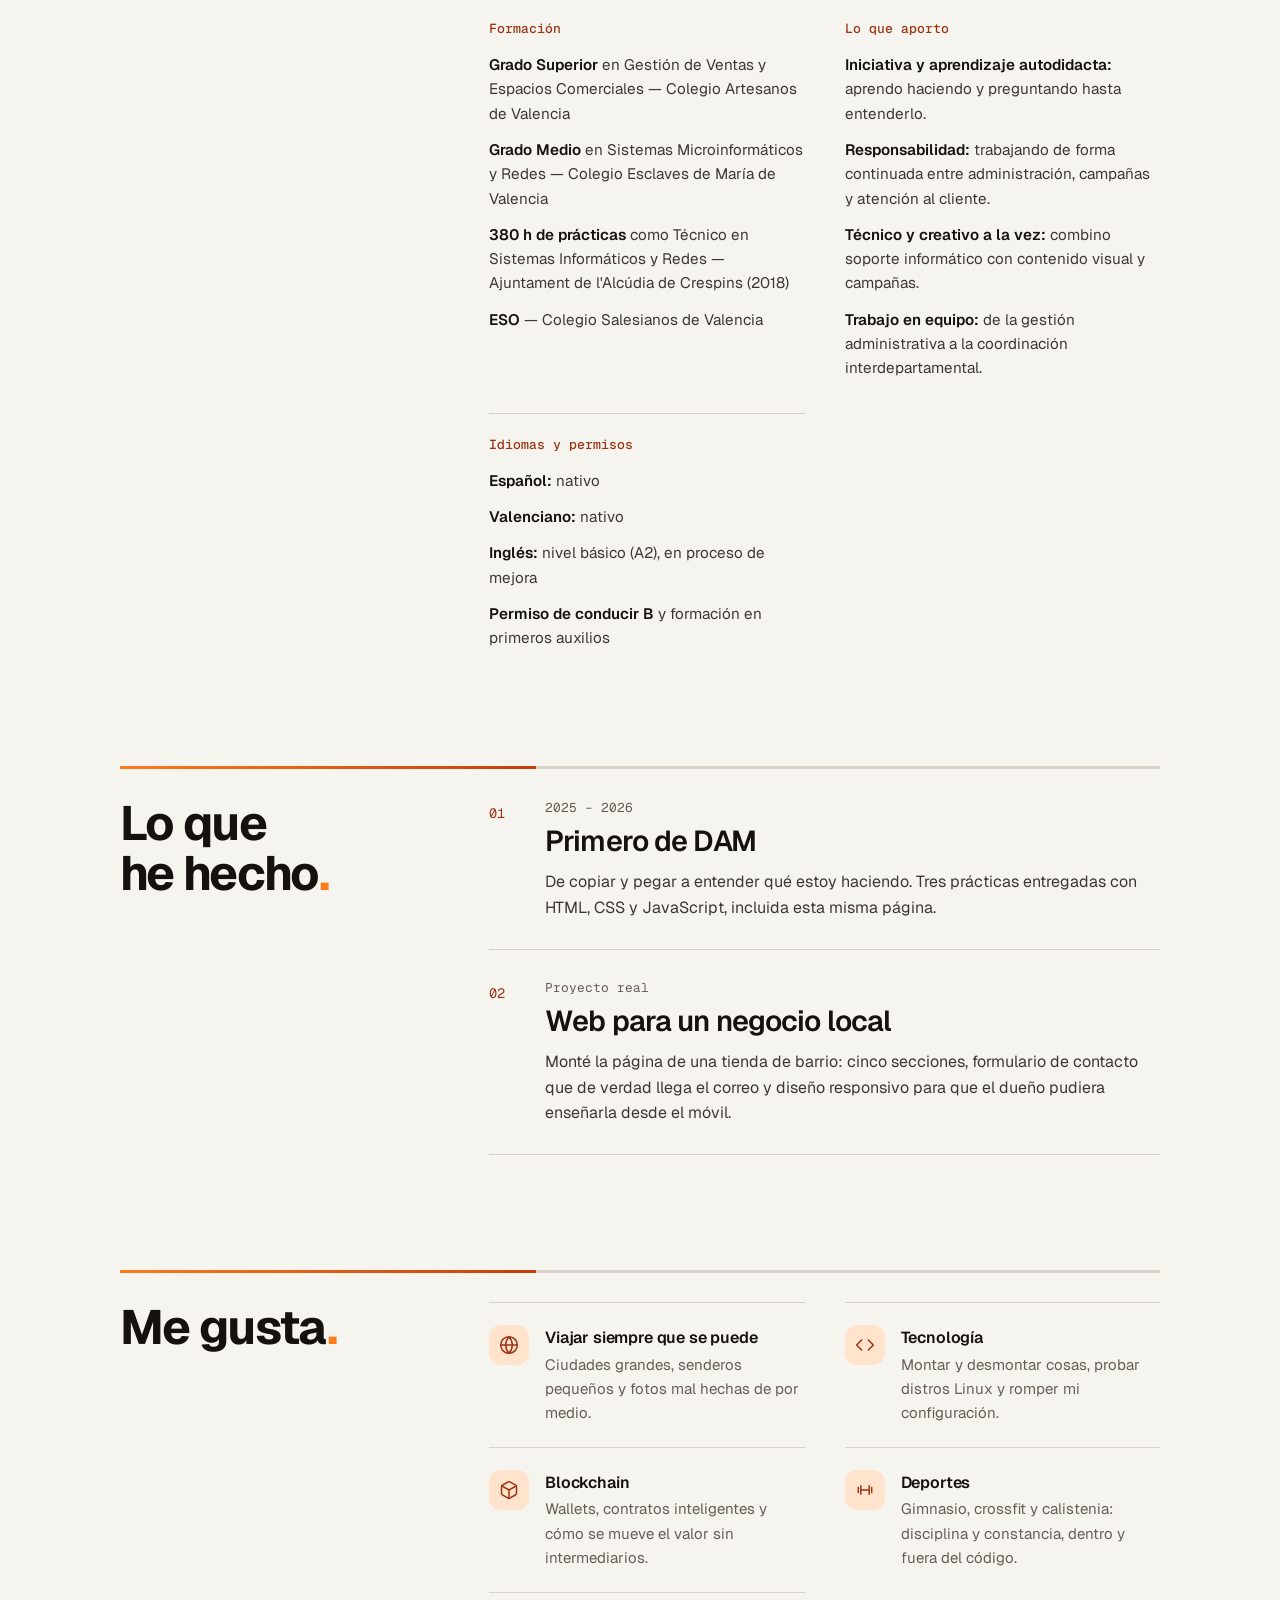
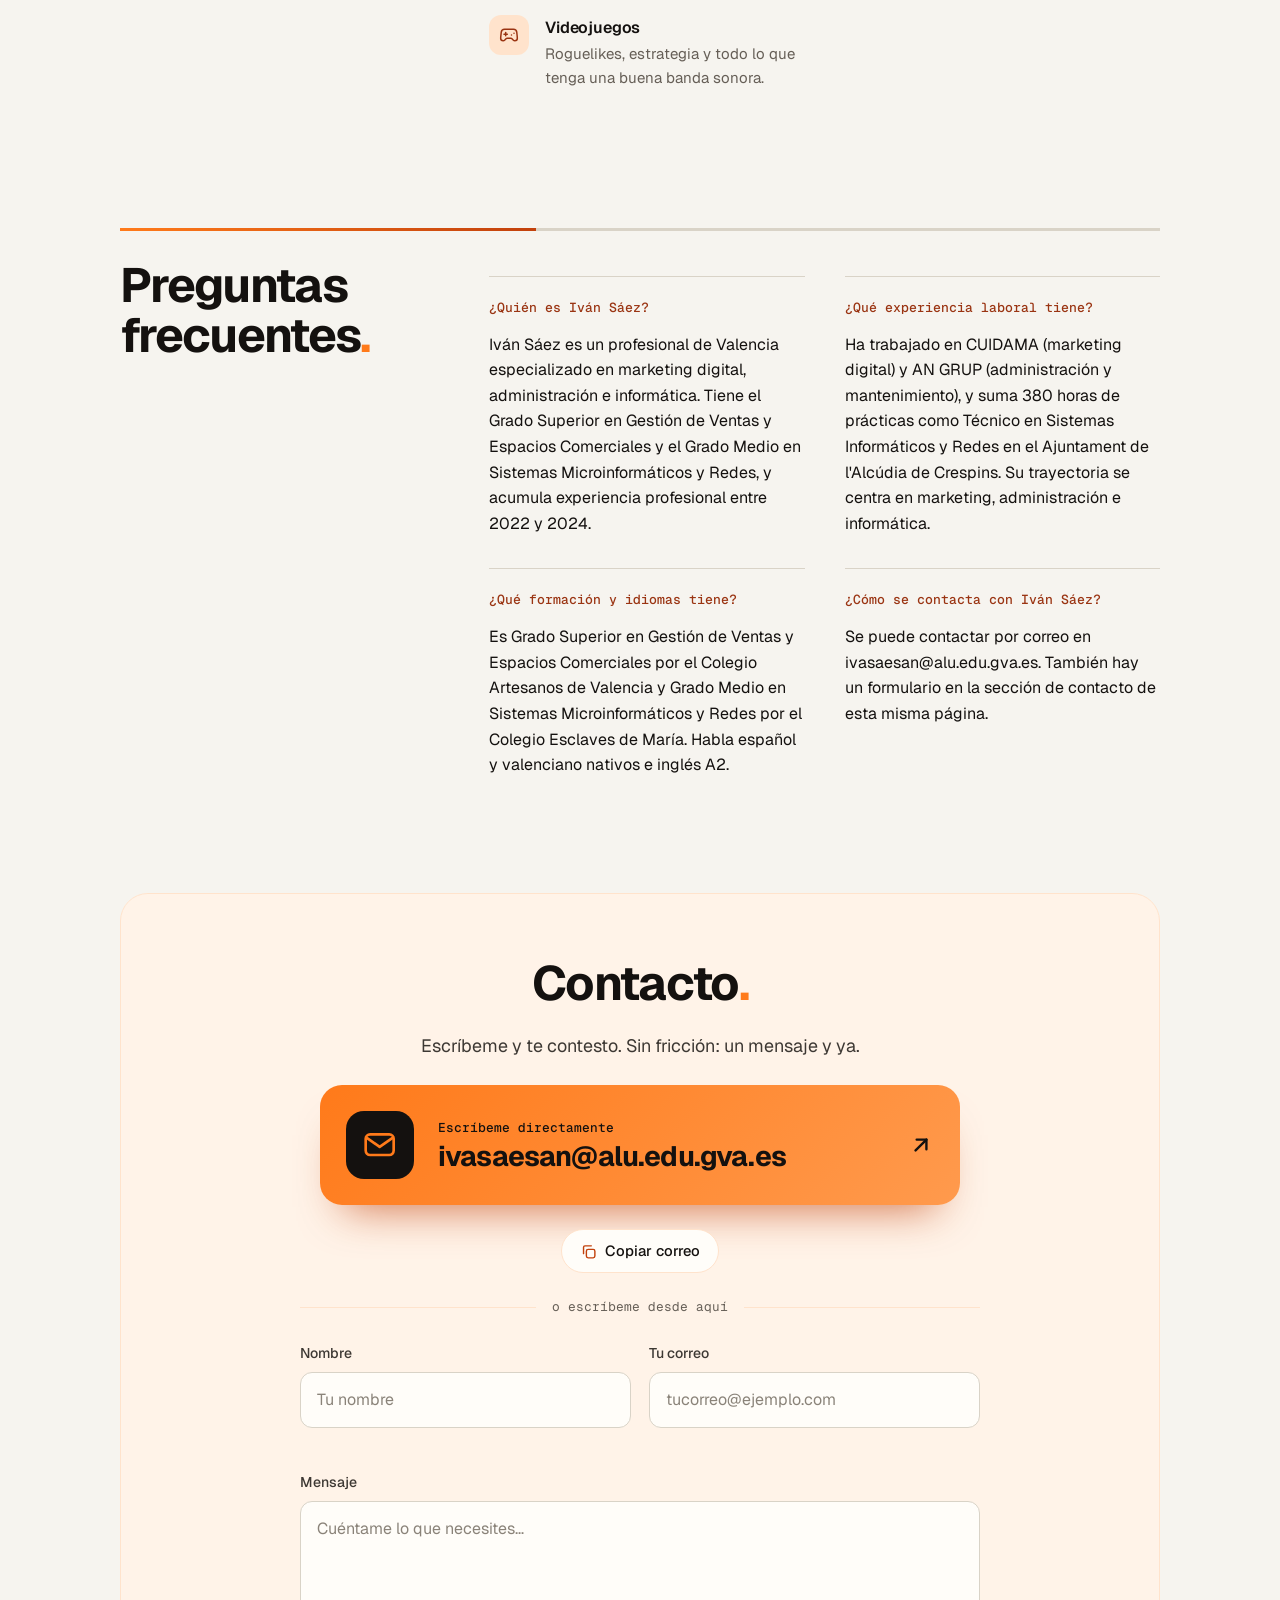
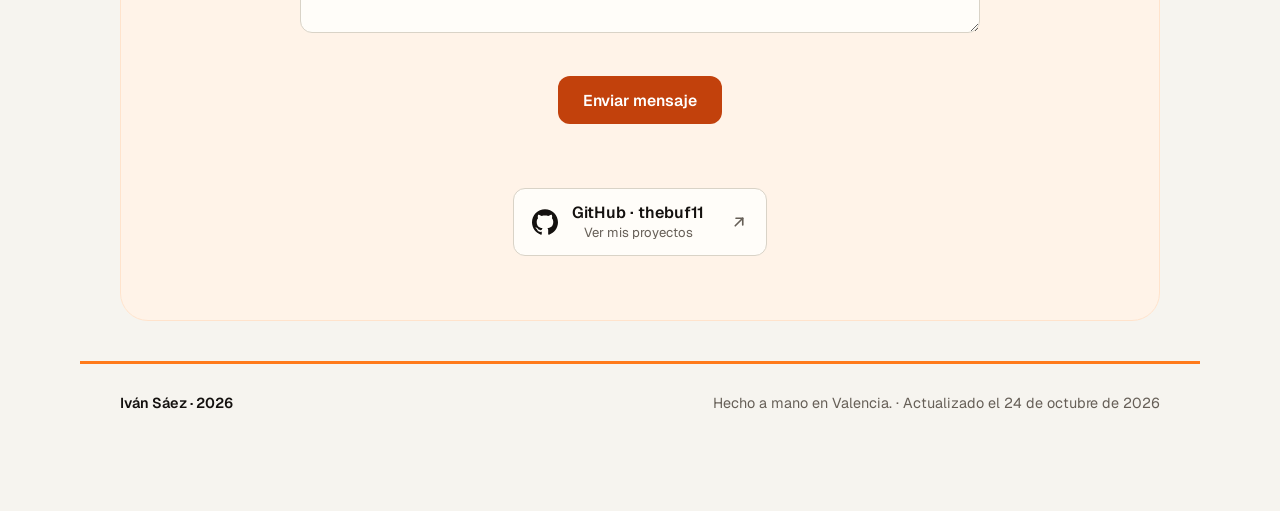
==== commit 20d8a66c: "Actualización y mejoras en el proyecto" ====
--- a/.backup-diseno/index.html
+++ b/.backup-diseno/index.html
@@ -168,7 +168,7 @@
           para demostrarlo. Código por curiosidad, no por obligación.</p>
         <div class="cta">
           <a class="btn btn-solid" href="#proyectos">Ver proyectos</a>
-          <a class="btn btn-ghost" href="#contacto">Contáctame</a>
+          <a class="btn btn-ghost" href="#escribeme">Contáctame</a>
         </div>
       </div>
     </section>
@@ -410,7 +410,7 @@
         <h2 class="section-title">Contacto</h2>
         <p class="lead">Escríbeme y te contesto. Sin fricción: un mensaje y ya.</p>
 
-        <a class="mail-card" href="mailto:ivasaesan@alu.edu.gva.es">
+        <a class="mail-card" id="escribeme" href="mailto:ivasaesan@alu.edu.gva.es">
           <span class="mail-icon" aria-hidden="true">
             <svg viewBox="0 0 24 24" fill="none" stroke="currentColor" stroke-width="1.8" stroke-linecap="round" stroke-linejoin="round"><rect x="2.5" y="5" width="19" height="14" rx="3"/><path d="m3.5 7.5 8.5 6 8.5-6"/></svg>
           </span>
--- a/.backup-diseno/style.css
+++ b/.backup-diseno/style.css
@@ -238,6 +238,9 @@
 }
 
 main section[id] { scroll-margin-top: 110px; }
+/* El botón «Contáctame» aterriza en la tarjeta de correo, no en el título */
+#escribeme { scroll-margin-top: 130px; }
+@media (min-width: 760px) { #escribeme { scroll-margin-top: 90px; } }
 
 .section {
   padding-top: var(--section-y);
@@ -616,7 +619,6 @@
   row-gap: 6px;
   padding: 28px 0;
   border-top: 1px solid var(--line);
-  transition: background 0.25s ease, padding 0.3s var(--ease);
 }
 .card:first-child { border-top: 0; padding-top: 0; }
 .card:last-child { border-bottom: 1px solid var(--line); }
@@ -649,16 +651,31 @@
   text-wrap: pretty;
 }
 
-.card-num { transition: transform 0.3s var(--ease), color 0.2s ease; transform-origin: left; }
-.card h3 { transition: color 0.2s ease; }
-
-@media (min-width: 900px) {
-  .card:hover {
-    padding-left: 14px;
-    background: linear-gradient(90deg, var(--orange-wash), transparent 80%);
-  }
+/* El hover solo anima opacity/transform (compositor, sin reflow).
+   El fondo vive en un pseudo-elemento porque un degradado no se puede
+   transicionar, y .js .reveal pisaba el transition de .card. */
+.card { position: relative; isolation: isolate; }
+.card::before {
+  content: "";
+  position: absolute;
+  inset: 0 -12px;
+  z-index: -1;
+  border-radius: var(--r-md);
+  background: linear-gradient(90deg, var(--orange-wash), transparent 85%);
+  opacity: 0;
+  transition: opacity 0.45s var(--ease);
+  pointer-events: none;
+}
+.card > * {
+  transition: transform 0.45s var(--ease), color 0.3s ease;
+}
+.card-num { transform-origin: left center; }
+
+@media (hover: hover) and (min-width: 900px) {
+  .card:hover::before { opacity: 1; }
+  .card:hover > :not(.card-num) { transform: translateX(14px); }
   .card:hover h3 { color: var(--accent); }
-  .card:hover .card-num { transform: scale(1.3); color: var(--accent); }
+  .card:hover .card-num { transform: scale(1.25); color: var(--accent); }
 }
 
 /* ------------------------------------------------------------
@@ -1439,12 +1456,12 @@
   .ticker { overflow-x: auto; -webkit-mask-image: none; mask-image: none; }
   .ticker-toggle { display: none; }
 }
-
+
 /* Errores por campo del formulario de contacto */-.field-error {
-  min-height: 1.2em;
-  font-size: 0.85rem;
-  color: var(--accent-strong);
+.field-error {
+  min-height: 1.2em;
+  font-size: 0.85rem;
+  color: var(--accent-strong);
 } .field input[aria-invalid="true"],-.field textarea[aria-invalid="true"] { border-color: var(--accent-strong); }
+.field textarea[aria-invalid="true"] { border-color: var(--accent-strong); }
